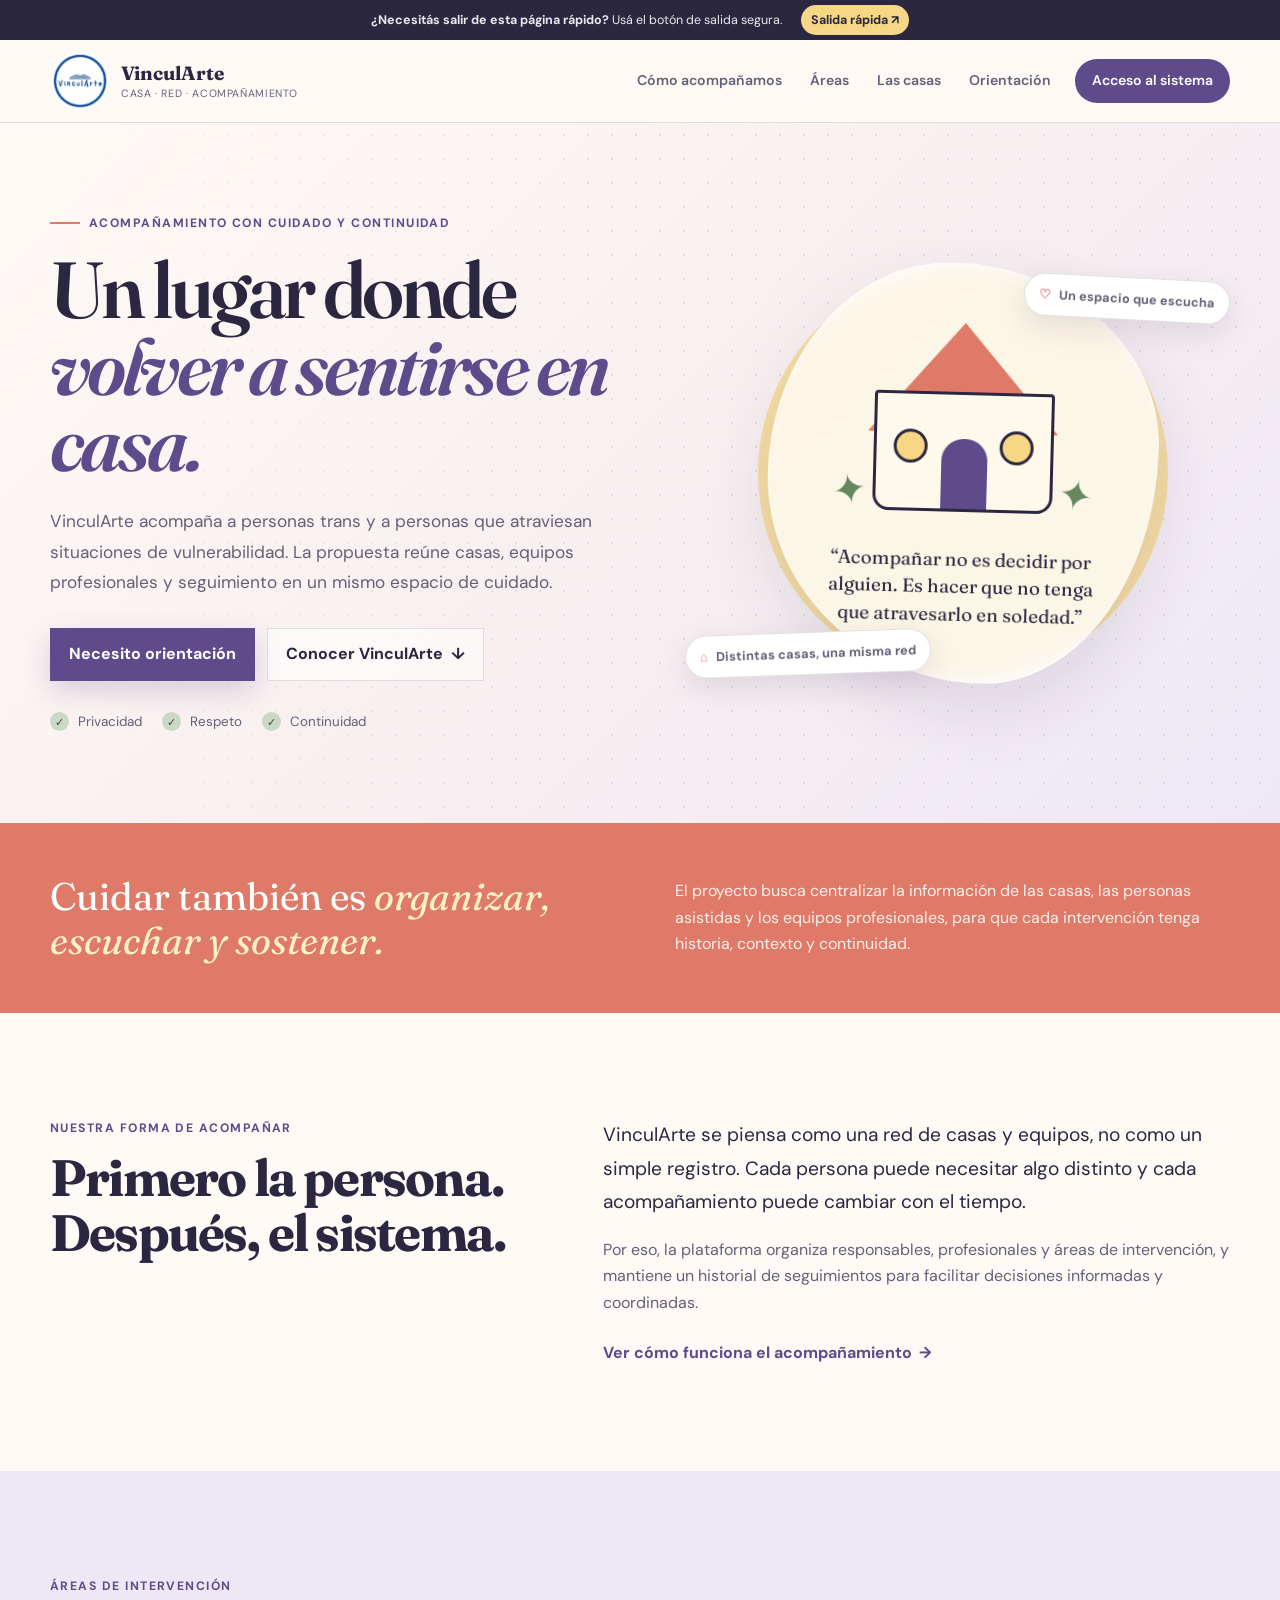
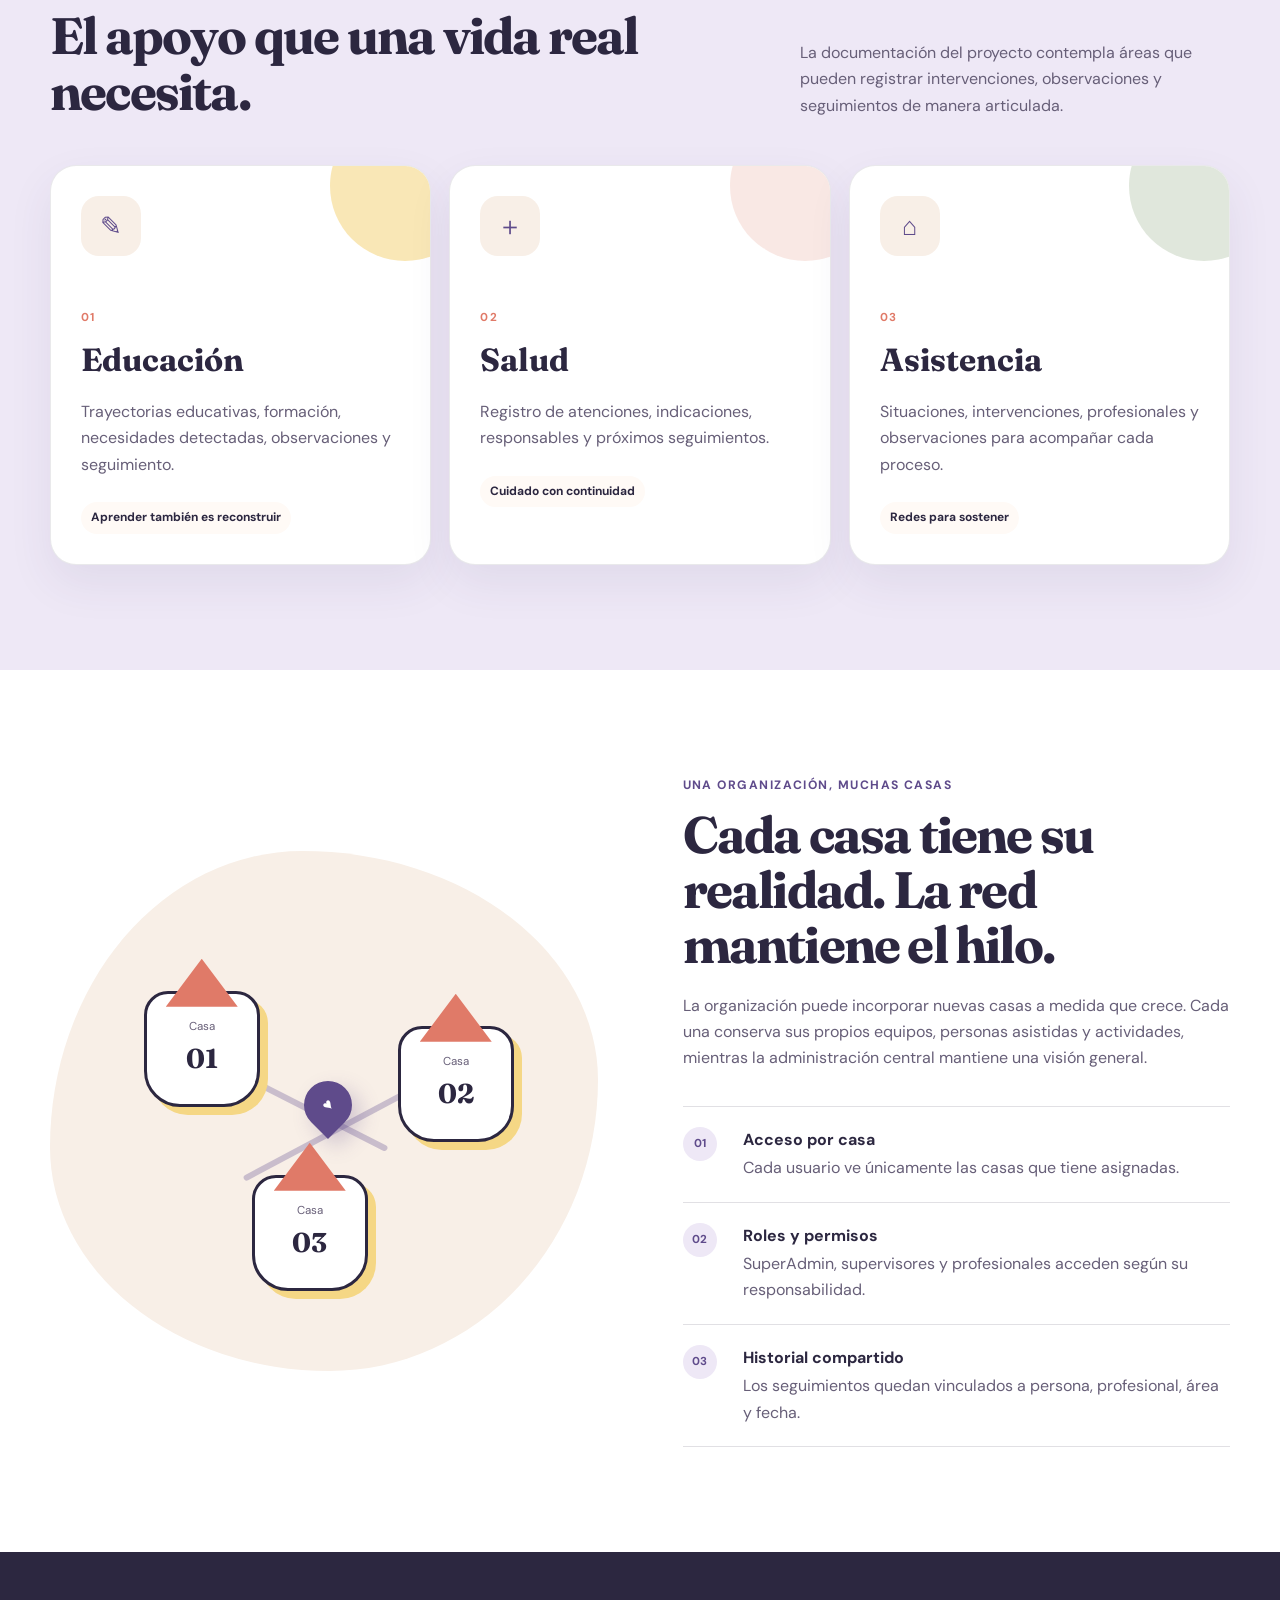
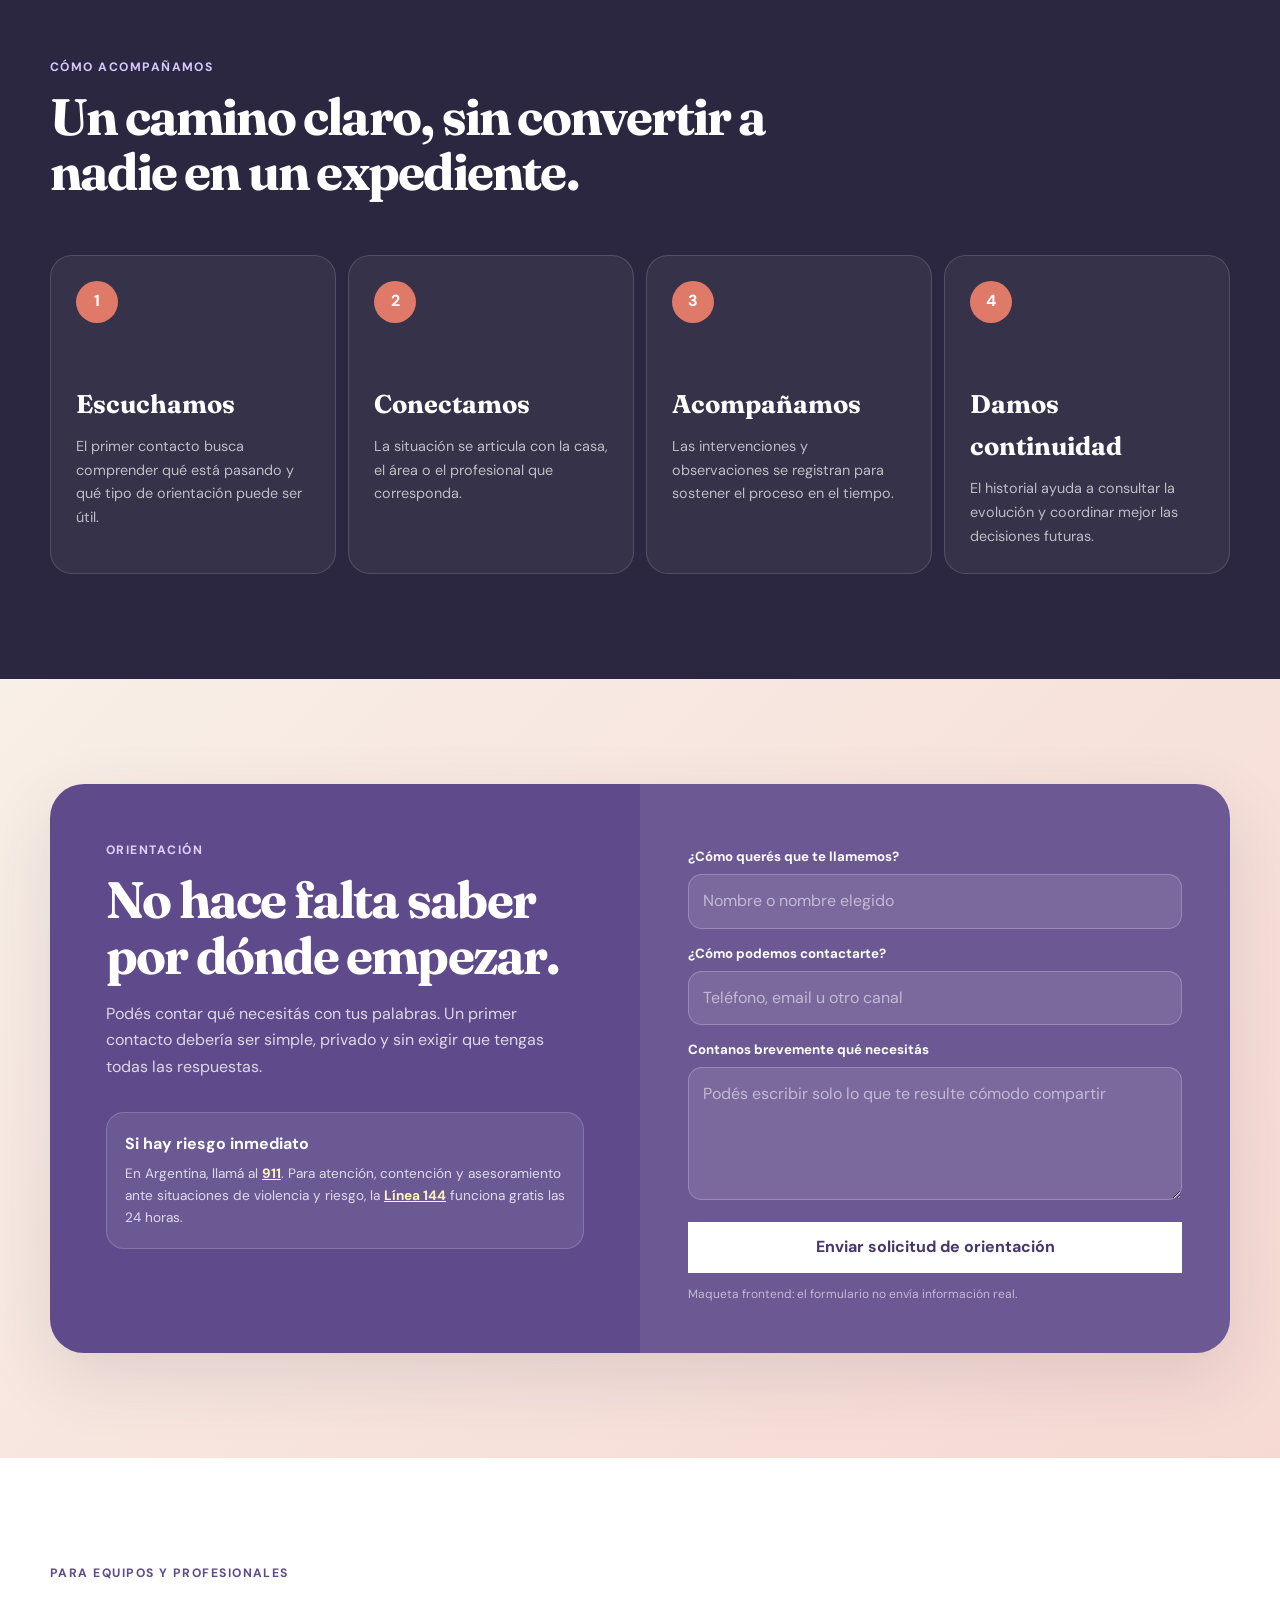
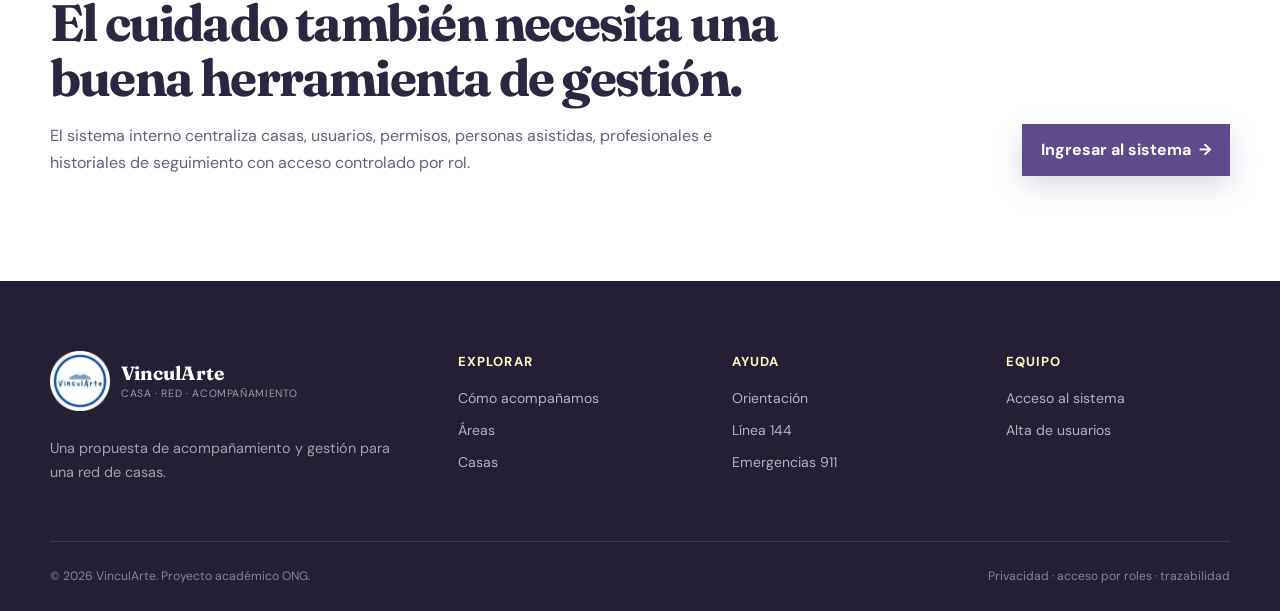
==== index.html @ 66f9e09c "Primer commit - VinculArte" ====
<!doctype html>
<html lang="es-AR">

<head>
  <meta charset="utf-8">
  <meta name="viewport" content="width=device-width, initial-scale=1">
  <meta name="description"
    content="VinculArte: acompañamiento, orientación y seguimiento para personas trans y personas en situación de vulnerabilidad.">
  <meta name="theme-color" content="#5f4b8b">
  <title>VinculArte | Un lugar para volver a empezar</title>
  <link rel="preconnect" href="https://fonts.googleapis.com">
  <link rel="preconnect" href="https://fonts.gstatic.com" crossorigin>
  <link
    href="https://fonts.googleapis.com/css2?family=DM+Sans:wght@400;500;600;700&family=Fraunces:opsz,wght@9..144,600;9..144,700&display=swap"
    rel="stylesheet">
  <link rel="stylesheet" href="style.css">
  <script src="app.js" defer></script>
</head>

<body>
  <a class="skip-link" href="#contenido">Saltar al contenido</a>

  <div class="safety-strip">
    <div class="container safety-strip__inner">
      <p><strong>¿Necesitás salir de esta página rápido?</strong> Usá el botón de salida segura.</p>
      <button class="safe-exit" type="button" data-safe-exit>Salida rápida <span aria-hidden="true">↗</span></button>
    </div>
  </div>

  <header class="site-header">
    <nav class="nav container" aria-label="Navegación principal">
      <a class="brand" href="index.html" aria-label="VinculArte, inicio">
        <span class="brand-symbol" aria-hidden="true"><img class="brand-mark" aria-hidden="true" src="assets/image1.png"></img></span>
        <span class="brand-copy"><strong>VinculArte</strong><small>Casa · red · acompañamiento</small></span>
      </a>

      <button class="menu-toggle" type="button" aria-expanded="false" aria-controls="main-menu" aria-label="Abrir menú">
        <span></span><span></span><span></span>
      </button>

      <ul class="nav-list" id="main-menu">
        <li><a href="#acompanamiento">Cómo acompañamos</a></li>
        <li><a href="#areas">Áreas</a></li>
        <li><a href="#casas">Las casas</a></li>
        <li><a href="#orientacion">Orientación</a></li>
        <li><a class="nav-access" href="login.html">Acceso al sistema</a></li>
      </ul>
    </nav>
  </header>

  <main id="contenido">
    <section class="hero">
      <div class="hero-blob hero-blob--one" aria-hidden="true"></div>
      <div class="hero-blob hero-blob--two" aria-hidden="true"></div>
      <div class="container hero-grid">
        <div class="hero-copy reveal">
          <p class="eyebrow"><span></span> Acompañamiento con cuidado y continuidad</p>
          <h1>Un lugar donde<br><em>volver a sentirse en casa.</em></h1>
          <p class="hero-lead">VinculArte acompaña a personas trans y a personas que atraviesan situaciones de
            vulnerabilidad. La propuesta reúne casas, equipos profesionales y seguimiento en un mismo espacio de
            cuidado.</p>
          <div class="hero-actions">
            <a class="button button-primary" href="#orientacion">Necesito orientación</a>
            <a class="button button-ghost" href="#acompanamiento">Conocer VinculArte <span
                aria-hidden="true">↓</span></a>
          </div>
          <div class="trust-row" aria-label="Principios de acompañamiento">
            <span><i aria-hidden="true">✓</i> Privacidad</span>
            <span><i aria-hidden="true">✓</i> Respeto</span>
            <span><i aria-hidden="true">✓</i> Continuidad</span>
          </div>
        </div>

        <div class="hero-visual reveal" aria-label="Representación de una casa de acompañamiento">
          <div class="sun-shape" aria-hidden="true"></div>
          <div class="home-card">
            <div class="home-illustration" aria-hidden="true">
              <div class="roof"></div>
              <div class="house-body">
                <div class="window window--left"></div>
                <div class="door"></div>
                <div class="window window--right"></div>
              </div>
              <div class="plant plant--left">✦</div>
              <div class="plant plant--right">✦</div>
            </div>
            <blockquote>“Acompañar no es decidir por alguien. Es hacer que no tenga que atravesarlo en soledad.”
            </blockquote>
          </div>
          <div class="floating-note floating-note--top"><span aria-hidden="true">♡</span> Un espacio que escucha</div>
          <div class="floating-note floating-note--bottom"><span aria-hidden="true">⌂</span> Distintas casas, una misma
            red</div>
        </div>
      </div>
    </section>

    <section class="warm-band" aria-label="Presentación breve">
      <div class="container warm-band__grid">
        <p class="warm-band__big">Cuidar también es <em>organizar, escuchar y sostener.</em></p>
        <p>El proyecto busca centralizar la información de las casas, las personas asistidas y los equipos
          profesionales, para que cada intervención tenga historia, contexto y continuidad.</p>
      </div>
    </section>

    <section class="section section-story" id="acompanamiento">
      <div class="container story-grid">
        <div class="story-heading reveal">
          <p class="section-kicker">Nuestra forma de acompañar</p>
          <h2>Primero la persona.<br>Después, el sistema.</h2>
        </div>
        <div class="story-copy reveal">
          <p class="lead-copy">VinculArte se piensa como una red de casas y equipos, no como un simple registro. Cada
            persona puede necesitar algo distinto y cada acompañamiento puede cambiar con el tiempo.</p>
          <p>Por eso, la plataforma organiza responsables, profesionales y áreas de intervención, y mantiene un
            historial de seguimientos para facilitar decisiones informadas y coordinadas.</p>
          <a class="text-link" href="#proceso">Ver cómo funciona el acompañamiento <span aria-hidden="true">→</span></a>
        </div>
      </div>
    </section>

    <section class="section section-services" id="areas">
      <div class="container">
        <div class="section-title-row reveal">
          <div>
            <p class="section-kicker">Áreas de intervención</p>
            <h2>El apoyo que una vida real necesita.</h2>
          </div>
          <p>La documentación del proyecto contempla áreas que pueden registrar intervenciones, observaciones y
            seguimientos de manera articulada.</p>
        </div>

        <div class="service-grid">
          <article class="service-card service-card--education reveal">
            <div class="service-icon" aria-hidden="true">✎</div>
            <p class="service-number">01</p>
            <h3>Educación</h3>
            <p>Trayectorias educativas, formación, necesidades detectadas, observaciones y seguimiento.</p>
            <span class="service-tag">Aprender también es reconstruir</span>
          </article>
          <article class="service-card service-card--health reveal">
            <div class="service-icon" aria-hidden="true">＋</div>
            <p class="service-number">02</p>
            <h3>Salud</h3>
            <p>Registro de atenciones, indicaciones, responsables y próximos seguimientos.</p>
            <span class="service-tag">Cuidado con continuidad</span>
          </article>
          <article class="service-card service-card--assistance reveal">
            <div class="service-icon" aria-hidden="true">⌂</div>
            <p class="service-number">03</p>
            <h3>Asistencia</h3>
            <p>Situaciones, intervenciones, profesionales y observaciones para acompañar cada proceso.</p>
            <span class="service-tag">Redes para sostener</span>
          </article>
        </div>
      </div>
    </section>

    <section class="section section-houses" id="casas">
      <div class="container houses-grid">
        <div class="houses-art reveal" aria-hidden="true">
          <div class="houses-map">
            <span class="path path--one"></span>
            <span class="path path--two"></span>
            <div class="mini-house mini-house--a"><span>Casa</span><strong>01</strong></div>
            <div class="mini-house mini-house--b"><span>Casa</span><strong>02</strong></div>
            <div class="mini-house mini-house--c"><span>Casa</span><strong>03</strong></div>
            <div class="heart-pin">♥</div>
          </div>
        </div>
        <div class="houses-copy reveal">
          <p class="section-kicker">Una organización, muchas casas</p>
          <h2>Cada casa tiene su realidad. La red mantiene el hilo.</h2>
          <p>La organización puede incorporar nuevas casas a medida que crece. Cada una conserva sus propios equipos,
            personas asistidas y actividades, mientras la administración central mantiene una visión general.</p>
          <div class="feature-list">
            <div><span>01</span>
              <p><strong>Acceso por casa</strong> Cada usuario ve únicamente las casas que tiene asignadas.</p>
            </div>
            <div><span>02</span>
              <p><strong>Roles y permisos</strong> SuperAdmin, supervisores y profesionales acceden según su
                responsabilidad.</p>
            </div>
            <div><span>03</span>
              <p><strong>Historial compartido</strong> Los seguimientos quedan vinculados a persona, profesional, área y
                fecha.</p>
            </div>
          </div>
        </div>
      </div>
    </section>

    <section class="section process-section" id="proceso">
      <div class="container">
        <div class="process-heading reveal">
          <p class="section-kicker">Cómo acompañamos</p>
          <h2>Un camino claro, sin convertir a nadie en un expediente.</h2>
        </div>
        <ol class="process-grid">
          <li class="reveal"><span class="process-step">1</span>
            <h3>Escuchamos</h3>
            <p>El primer contacto busca comprender qué está pasando y qué tipo de orientación puede ser útil.</p>
          </li>
          <li class="reveal"><span class="process-step">2</span>
            <h3>Conectamos</h3>
            <p>La situación se articula con la casa, el área o el profesional que corresponda.</p>
          </li>
          <li class="reveal"><span class="process-step">3</span>
            <h3>Acompañamos</h3>
            <p>Las intervenciones y observaciones se registran para sostener el proceso en el tiempo.</p>
          </li>
          <li class="reveal"><span class="process-step">4</span>
            <h3>Damos continuidad</h3>
            <p>El historial ayuda a consultar la evolución y coordinar mejor las decisiones futuras.</p>
          </li>
        </ol>
      </div>
    </section>

    <section class="section orientation-section" id="orientacion">
      <div class="container orientation-card reveal">
        <div class="orientation-copy">
          <p class="section-kicker section-kicker--light">Orientación</p>
          <h2>No hace falta saber por dónde empezar.</h2>
          <p>Podés contar qué necesitás con tus palabras. Un primer contacto debería ser simple, privado y sin exigir
            que tengas todas las respuestas.</p>
          <div class="emergency-note">
            <strong>Si hay riesgo inmediato</strong>
            <p>En Argentina, llamá al <a href="tel:911">911</a>. Para atención, contención y asesoramiento ante
              situaciones de violencia y riesgo, la <a href="tel:144">Línea 144</a> funciona gratis las 24 horas.</p>
          </div>
        </div>
        <form class="orientation-form" id="orientation-form">
          <label for="nombre">¿Cómo querés que te llamemos?</label>
          <input id="nombre" name="nombre" type="text" autocomplete="name" placeholder="Nombre o nombre elegido">
          <label for="contacto">¿Cómo podemos contactarte?</label>
          <input id="contacto" name="contacto" type="text" placeholder="Teléfono, email u otro canal">
          <label for="mensaje">Contanos brevemente qué necesitás</label>
          <textarea id="mensaje" name="mensaje" rows="4"
            placeholder="Podés escribir solo lo que te resulte cómodo compartir"></textarea>
          <button class="button button-light-solid" type="submit">Enviar solicitud de orientación</button>
          <p class="form-note" id="form-status" role="status">Maqueta frontend: el formulario no envía información real.
          </p>
        </form>
      </div>
    </section>

    <section class="section internal-section">
      <div class="container internal-grid reveal">
        <div>
          <p class="section-kicker">Para equipos y profesionales</p>
          <h2>El cuidado también necesita una buena herramienta de gestión.</h2>
          <p>El sistema interno centraliza casas, usuarios, permisos, personas asistidas, profesionales e historiales de
            seguimiento con acceso controlado por rol.</p>
        </div>
        <a class="button button-primary" href="login.html">Ingresar al sistema <span aria-hidden="true">→</span></a>
      </div>
    </section>
  </main>

  <footer class="site-footer">
    <div class="container footer-grid">
      <div class="footer-brand">
        <a class="brand brand--footer" href="index.html" aria-label="VinculArte, inicio">
          <span class="brand-symbol brand-symbol--footer" aria-hidden="true"><img class="brand-mark-footer" aria-hidden="true" src="assets/image1.png"></img></span>
          <span class="brand-copy"><strong>VinculArte</strong><small>Casa · red · acompañamiento</small></span>
        </a>
        <p>Una propuesta de acompañamiento y gestión para una red de casas.</p>
      </div>
      <div class="footer-col"><strong>Explorar</strong><a href="#acompanamiento">Cómo acompañamos</a><a
          href="#areas">Áreas</a><a href="#casas">Casas</a></div>
      <div class="footer-col"><strong>Ayuda</strong><a href="#orientacion">Orientación</a><a href="tel:144">Línea
          144</a><a href="tel:911">Emergencias 911</a></div>
      <div class="footer-col"><strong>Equipo</strong><a href="login.html">Acceso al sistema</a><a
          href="register.html">Alta de usuarios</a></div>
    </div>
    <div class="container footer-bottom">
      <span>© 2026 VinculArte. Proyecto académico ONG.</span>
      <span>Privacidad · acceso por roles · trazabilidad</span>
    </div>
  </footer>
</body>

</html>
---- style.css ----
:root {
  --ink: #2c2740;
  --ink-soft: #675f78;
  --paper: #fffaf6;
  --cream: #f8efe7;
  --lavender: #eee8f6;
  --plum: #5f4b8b;
  --plum-dark: #46366c;
  --coral: #e07a68;
  --rose: #f6d9d3;
  --sage: #cbd8c5;
  --yellow: #f5d785;
  --white: #ffffff;
  --line: rgba(44, 39, 64, .14);
  --shadow: 0 24px 70px rgba(61, 43, 72, .12);
  --radius: 26px;
  --container: 1180px;
}

* {
  box-sizing: border-box;
  margin: 0;
  padding: 0;
}

html {
  scroll-behavior: smooth;
}

body {
  min-height: 100vh;
  font-family: 'DM Sans', sans-serif;
  color: var(--ink);
  background: var(--paper);
  line-height: 1.65;
}

a {
  color: inherit;
}

button,
input,
textarea {
  font: inherit;
}

button,
a {
  -webkit-tap-highlight-color: transparent;
}

img {
  max-width: 100%;
  display: block;
}

:focus-visible {
  outline: 3px solid var(--coral);
  outline-offset: 3px;
}

.container {
  width: min(calc(100% - 40px), var(--container));
  margin-inline: auto;
}

.skip-link {
  position: fixed;
  left: 16px;
  top: -80px;
  z-index: 9999;
  padding: 10px 14px;
  background: var(--ink);
  color: white;
  border-radius: 0 0 10px 10px;
  text-decoration: none;
}

.skip-link:focus {
  top: 0;
}

.safety-strip {
  background: var(--ink);
  color: #fff;
}

.safety-strip__inner {
  min-height: 40px;
  display: flex;
  align-items: center;
  justify-content: center;
  gap: 18px;
  font-size: .78rem;
}

.safety-strip__inner p {
  opacity: .9;
}

.safe-exit {
  border: 0;
  background: var(--yellow);
  color: var(--ink);
  border-radius: 999px;
  padding: 5px 10px;
  font-weight: 700;
  cursor: pointer;
}

.site-header {
  position: sticky;
  top: 0;
  z-index: 100;
  background: rgba(255, 250, 246, .92);
  border-bottom: 1px solid var(--line);
  backdrop-filter: blur(16px);
}

.nav {
  min-height: 82px;
  display: flex;
  align-items: center;
  gap: 28px;
}

.brand {
  display: inline-flex;
  align-items: center;
  gap: 11px;
  text-decoration: none;
  flex-shrink: 0;
}


.brand-mark {
    width: 60px;
    height: 60px;
    display: grid;
    place-items: center;
    color: #fff;
    background: none;
    border-radius: 7px;
    font-size: 1.15rem;
}

.brand-mark-footer {
    width: 60px;
    height: 60px;
    display: grid;
    place-items: center;
    color: #fff;
    background: #241f34;
    
    font-size: 1.15rem;
}
.brand-symbol span {
  font-family: 'Fraunces', serif;
  font-size: 1.4rem;
  font-weight: 700;
  transform: rotate(4deg);
}

.brand-copy {
  display: grid;
  line-height: 1.2;
}

.brand-copy strong {
  font-family: 'Fraunces', serif;
  font-size: 1.2rem;
}

.brand-copy small {
  margin-top: 3px;
  color: var(--ink-soft);
  font-size: .66rem;
  letter-spacing: .06em;
  text-transform: uppercase;
}

.nav-list {
  margin-left: auto;
  display: flex;
  align-items: center;
  gap: 4px;
  list-style: none;
}

.nav-list a {
  display: block;
  padding: 10px 12px;
  border-radius: 999px;
  color: var(--ink-soft);
  text-decoration: none;
  font-size: .88rem;
  font-weight: 600;
}

.nav-list a:hover {
  color: var(--plum);
  background: var(--lavender);
}

.nav-list .nav-access {
  margin-left: 8px;
  padding-inline: 17px;
  background: var(--plum);
  color: #fff;
}

.nav-list .nav-access:hover {
  background: var(--plum-dark);
  color: #fff;
}

.menu-toggle {
  display: none;
  margin-left: auto;
  width: 44px;
  height: 44px;
  border: 1px solid var(--line);
  background: #fff;
  border-radius: 12px;
  cursor: pointer;
}

.menu-toggle span {
  width: 20px;
  height: 2px;
  display: block;
  margin: 4px auto;
  background: var(--ink);
}

.hero {
  min-height: 700px;
  position: relative;
  overflow: hidden;
  background: linear-gradient(135deg, #fffaf6 0%, #f8f0f0 50%, #eee8f6 100%);
}

.hero::before {
  content: '';
  position: absolute;
  inset: 0;
  background-image: radial-gradient(rgba(95, 75, 139, .13) 1px, transparent 1px);
  background-size: 24px 24px;
  mask-image: linear-gradient(to right, transparent, #000 45%, #000);
}

.hero-grid {
  min-height: 700px;
  display: grid;
  grid-template-columns: 1.05fr .95fr;
  gap: 54px;
  align-items: center;
  padding-block: 78px;
  position: relative;
}

.hero-copy {
  position: relative;
  z-index: 2;
}

.eyebrow,
.section-kicker {
  color: var(--plum);
  font-size: .76rem;
  font-weight: 700;
  letter-spacing: .12em;
  text-transform: uppercase;
}

.eyebrow {
  display: flex;
  align-items: center;
  gap: 9px;
}

.eyebrow span {
  width: 30px;
  height: 2px;
  background: var(--coral);
}

.hero h1 {
  max-width: 760px;
  margin-top: 18px;
  font-family: 'Fraunces', serif;
  font-size: clamp(3.4rem, 6.2vw, 6.5rem);
  line-height: .96;
  letter-spacing: -.045em;
  font-weight: 600;
}

.hero h1 em {
  color: var(--plum);
  font-style: italic;
  font-weight: 600;
}

.hero-lead {
  max-width: 650px;
  margin-top: 26px;
  color: var(--ink-soft);
  font-size: 1.08rem;
  line-height: 1.78;
}

.hero-actions {
  display: flex;
  gap: 12px;
  flex-wrap: wrap;
  margin-top: 30px;
}

.button {
  min-height: 48px;
  display: inline-flex;
  align-items: center;
  justify-content: center;
  gap: 8px;
  padding: 12px 18px;
  border: 1px solid transparent;
  /* border-radius: 999px; */
  text-decoration: none;
  font-weight: 700;
  cursor: pointer;
  transition: transform .2s ease, box-shadow .2s ease, background .2s ease;
}

.button:hover {
  transform: translateY(-2px);
}

.button-primary {
  background: var(--plum);
  color: #fff;
  box-shadow: 0 10px 28px rgba(95, 75, 139, .22);
}

.button-primary:hover {
  background: var(--plum-dark);
  box-shadow: 0 14px 32px rgba(95, 75, 139, .3);
}

.button-ghost {
  border-color: var(--line);
  background: rgba(255, 255, 255, .58);
  color: var(--ink);
}

.button-light-solid {
  background: #fff;
  color: var(--plum-dark);
  width: 100%;
  border: 0;
}

.button-full {
  width: 100%;
}

.trust-row {
  display: flex;
  gap: 20px;
  flex-wrap: wrap;
  margin-top: 30px;
  color: var(--ink-soft);
  font-size: .84rem;
}

.trust-row i {
  width: 19px;
  height: 19px;
  display: inline-grid;
  place-items: center;
  margin-right: 5px;
  border-radius: 50%;
  background: var(--sage);
  color: #31503b;
  font-style: normal;
  font-size: .7rem;
}

.hero-visual {
  min-height: 500px;
  position: relative;
  display: grid;
  place-items: center;
}

.sun-shape {
  position: absolute;
  width: 410px;
  height: 410px;
  border-radius: 50%;
  background: var(--yellow);
  opacity: .72;
}

.home-card {
  width: min(100%, 390px);
  min-height: 420px;
  position: relative;
  z-index: 2;
  padding: 28px;
  border: 1px solid rgba(255, 255, 255, .9);
  background: rgba(255, 255, 255, .72);
  backdrop-filter: blur(10px);
  border-radius: 46% 54% 44% 56% / 51% 43% 57% 49%;
  box-shadow: var(--shadow);
  transform: rotate(1.5deg);
  display: flex;
  flex-direction: column;
  justify-content: center;
}

.home-illustration {
  width: 260px;
  height: 210px;
  margin: 0 auto 18px;
  position: relative;
}

.roof {
  width: 190px;
  height: 110px;
  position: absolute;
  left: 34px;
  top: 5px;
  background: var(--coral);
  clip-path: polygon(50% 0, 100% 100%, 0 100%);
}

.house-body {
  width: 180px;
  height: 120px;
  position: absolute;
  left: 40px;
  bottom: 16px;
  background: #fff9ec;
  border: 3px solid var(--ink);
  border-radius: 4px 4px 16px 16px;
}

.door {
  width: 46px;
  height: 70px;
  position: absolute;
  left: 65px;
  bottom: 0;
  background: var(--plum);
  border-radius: 22px 22px 0 0;
}

.window {
  width: 34px;
  height: 34px;
  position: absolute;
  top: 35px;
  background: var(--yellow);
  border: 3px solid var(--ink);
  border-radius: 50%;
}

.window--left {
  left: 17px;
}

.window--right {
  right: 17px;
}

.plant {
  position: absolute;
  bottom: 0;
  color: #66875f;
  font-size: 2.6rem;
}

.plant--left {
  left: 0;
  transform: rotate(-12deg);
}

.plant--right {
  right: 0;
  transform: rotate(12deg);
}

.home-card blockquote {
  max-width: 300px;
  margin: 0 auto;
  font-family: 'Fraunces', serif;
  font-size: 1.18rem;
  line-height: 1.45;
  text-align: center;
}

.floating-note {
  position: absolute;
  z-index: 3;
  padding: 10px 14px;
  background: #fff;
  border: 1px solid var(--line);
  border-radius: 999px;
  box-shadow: 0 10px 30px rgba(61, 43, 72, .12);
  color: var(--ink-soft);
  font-size: .8rem;
  font-weight: 700;
}

.floating-note span {
  color: var(--coral);
  margin-right: 5px;
}

.floating-note--top {
  top: 54px;
  right: 0;
  transform: rotate(3deg);
}

.floating-note--bottom {
  bottom: 48px;
  left: -10px;
  transform: rotate(-2deg);
}

.warm-band {
  background: var(--coral);
  color: #fff;
}

.warm-band__grid {
  min-height: 190px;
  display: grid;
  grid-template-columns: 1fr 1fr;
  gap: 70px;
  align-items: center;
  padding-block: 38px;
}

.warm-band__big {
  font-family: 'Fraunces', serif;
  font-size: clamp(1.8rem, 3vw, 2.7rem);
  line-height: 1.15;
}

.warm-band__big em {
  color: #fff2c9;
}

.warm-band__grid>p:last-child {
  max-width: 540px;
  color: rgba(255, 255, 255, .88);
}

.section {
  padding: 105px 0;
}

.section-story {
  background: var(--paper);
}

.story-grid {
  display: grid;
  grid-template-columns: .85fr 1.15fr;
  gap: 90px;
  align-items: start;
}

.story-heading h2,
.section-title-row h2,
.houses-copy h2,
.process-heading h2,
.orientation-copy h2,
.internal-grid h2,
.admin-access-card h1 {
  margin-top: 12px;
  font-family: 'Fraunces', serif;
  font-size: clamp(2.4rem, 4vw, 4rem);
  line-height: 1.08;
  letter-spacing: -.035em;
}

.story-copy {
  max-width: 680px;
}

.story-copy p {
  color: var(--ink-soft);
  font-size: 1rem;
}

.story-copy .lead-copy {
  color: var(--ink);
  font-size: 1.2rem;
  line-height: 1.75;
}

.story-copy p+p {
  margin-top: 18px;
}

.text-link {
  display: inline-flex;
  gap: 7px;
  margin-top: 24px;
  color: var(--plum);
  text-decoration: none;
  font-weight: 700;
}

.text-link:hover {
  text-decoration: underline;
}

.section-services {
  background: var(--lavender);
}

.section-title-row {
  display: flex;
  justify-content: space-between;
  gap: 60px;
  align-items: end;
  margin-bottom: 46px;
}

.section-title-row>p {
  max-width: 430px;
  color: var(--ink-soft);
}

.service-grid {
  display: grid;
  grid-template-columns: repeat(3, 1fr);
  gap: 18px;
}

.service-card {
  min-height: 370px;
  position: relative;
  padding: 30px;
  overflow: hidden;
  border: 1px solid rgba(44, 39, 64, .1);
  border-radius: var(--radius);
  background: #fff;
  box-shadow: 0 18px 45px rgba(70, 54, 108, .08);
}

.service-card::after {
  content: '';
  width: 150px;
  height: 150px;
  position: absolute;
  right: -50px;
  top: -55px;
  border-radius: 50%;
  opacity: .6;
}

.service-card--education::after {
  background: var(--yellow);
}

.service-card--health::after {
  background: var(--rose);
}

.service-card--assistance::after {
  background: var(--sage);
}

.service-icon {
  width: 60px;
  height: 60px;
  display: grid;
  place-items: center;
  position: relative;
  z-index: 2;
  border-radius: 18px;
  background: var(--cream);
  color: var(--plum);
  font-family: 'Fraunces', serif;
  font-size: 1.6rem;
}

.service-number {
  margin-top: 52px;
  color: var(--coral);
  font-size: .72rem;
  font-weight: 700;
  letter-spacing: .12em;
}

.service-card h3 {
  margin-top: 7px;
  font-family: 'Fraunces', serif;
  font-size: 2rem;
}

.service-card>p:not(.service-number) {
  margin-top: 12px;
  color: var(--ink-soft);
}

.service-tag {
  display: inline-block;
  margin-top: 24px;
  padding: 6px 10px;
  border-radius: 999px;
  background: var(--paper);
  font-size: .75rem;
  font-weight: 700;
}

.section-houses {
  background: #fff;
}

.houses-grid {
  display: grid;
  grid-template-columns: 1fr 1fr;
  gap: 85px;
  align-items: center;
}

.houses-art {
  min-height: 520px;
  display: grid;
  place-items: center;
  background: var(--cream);
  border-radius: 46% 54% 49% 51% / 57% 44% 56% 43%;
 
}

.houses-map {
  width: 400px;
  height: 380px;
  position: relative;
}

.path {
  height: 6px;
  position: absolute;
  background: var(--plum);
  opacity: .3;
  border-radius: 999px;
  transform-origin: left center;
}

.path--one {
  width: 210px;
  left: 76px;
  top: 130px;
  transform: rotate(27deg);
}

.path--two {
  width: 220px;
  left: 120px;
  top: 255px;
  transform: rotate(-28deg);
}

.mini-house {
  width: 116px;
  height: 116px;
  display: grid;
  place-items: center;
  align-content: center;
  gap: 0;
  position: absolute;
  border: 3px solid var(--ink);
  background: #fff;
  border-radius: 24px 24px 36px 36px;
  box-shadow: 8px 8px 0 var(--yellow);
}

.mini-house::before {
  content: '';
  width: 72px;
  height: 48px;
  position: absolute;
  top: -35px;
  background: var(--coral);
  clip-path: polygon(50% 0, 100% 100%, 0 100%);
}

.mini-house span {
  font-size: .72rem;
  color: var(--ink-soft);
}

.mini-house strong {
  font-family: 'Fraunces', serif;
  font-size: 1.7rem;
}

.mini-house--a {
  left: 20px;
  top: 70px;
}

.mini-house--b {
  right: 10px;
  top: 105px;
}

.mini-house--c {
  left: 128px;
  bottom: 10px;
}

.heart-pin {
  width: 48px;
  height: 48px;
  display: grid;
  place-items: center;
  position: absolute;
  left: 180px;
  top: 160px;
  border-radius: 50% 50% 50% 0;
  background: var(--plum);
  color: #fff;
  transform: rotate(-45deg);
  box-shadow: 0 12px 20px rgba(95, 75, 139, .25);
}

.heart-pin::first-letter {
  transform: rotate(45deg);
}

.houses-copy>p:not(.section-kicker) {
  margin-top: 20px;
  color: var(--ink-soft);
}

.feature-list {
  margin-top: 34px;
  border-top: 1px solid var(--line);
}

.feature-list>div {
  display: grid;
  grid-template-columns: 44px 1fr;
  gap: 16px;
  padding: 20px 0;
  border-bottom: 1px solid var(--line);
}

.feature-list span {
  width: 34px;
  height: 34px;
  display: grid;
  place-items: center;
  border-radius: 50%;
  background: var(--lavender);
  color: var(--plum);
  font-size: .72rem;
  font-weight: 700;
}

.feature-list p {
  color: var(--ink-soft);
}

.feature-list strong {
  color: var(--ink);
  display: block;
  margin-bottom: 2px;
}

.process-section {
  background: var(--ink);
  color: #fff;
}

.process-heading {
  max-width: 760px;
}

.process-heading .section-kicker {
  color: #d8c8ff;
}

.process-heading h2 {
  color: #fff;
}

.process-grid {
  display: grid;
  grid-template-columns: repeat(4, 1fr);
  gap: 12px;
  margin-top: 55px;
  list-style: none;
}

.process-grid li {
  min-height: 280px;
  padding: 25px;
  border: 1px solid rgba(255, 255, 255, .15);
  border-radius: 22px;
  background: rgba(255, 255, 255, .05);
}

.process-step {
  width: 42px;
  height: 42px;
  display: grid;
  place-items: center;
  border-radius: 50%;
  background: var(--coral);
  font-weight: 700;
}

.process-grid h3 {
  margin-top: 60px;
  font-family: 'Fraunces', serif;
  font-size: 1.6rem;
}

.process-grid p {
  margin-top: 10px;
  color: rgba(255, 255, 255, .68);
  font-size: .9rem;
}

.orientation-section {
  background: linear-gradient(135deg, var(--cream), var(--rose));
}

.orientation-card {
  display: grid;
  grid-template-columns: 1fr 1fr;
  overflow: hidden;
  border-radius: 34px;
  background: var(--plum);
  color: #fff;
  box-shadow: var(--shadow);
}

.orientation-copy {
  padding: 56px;
}

.section-kicker--light {
  color: #dfd2ff;
}

.orientation-copy h2 {
  color: #fff;
}

.orientation-copy>p:not(.section-kicker) {
  margin-top: 18px;
  color: rgba(255, 255, 255, .78);
}

.emergency-note {
  margin-top: 32px;
  padding: 18px;
  border: 1px solid rgba(255, 255, 255, .18);
  border-radius: 18px;
  background: rgba(255, 255, 255, .08);
}

.emergency-note strong {
  display: block;
  margin-bottom: 5px;
}

.emergency-note p {
  color: rgba(255, 255, 255, .78);
  font-size: .85rem;
}

.emergency-note a {
  font-weight: 700;
  color: #fff4bf;
}

.orientation-form {
  display: flex;
  flex-direction: column;
  justify-content: center;
  padding: 48px;
  background: rgba(255, 255, 255, .08);
}

.orientation-form label,
.auth-form label {
  margin-top: 14px;
  margin-bottom: 6px;
  font-size: .83rem;
  font-weight: 700;
}

.orientation-form input,
.orientation-form textarea {
  width: 100%;
  border: 1px solid rgba(255, 255, 255, .22);
  border-radius: 14px;
  padding: 13px 14px;
  background: rgba(255, 255, 255, .1);
  color: #fff;
  outline: none;
}

.orientation-form textarea {
  resize: vertical;
}

.orientation-form input::placeholder,
.orientation-form textarea::placeholder {
  color: rgba(255, 255, 255, .54);
}

.orientation-form input:focus,
.orientation-form textarea:focus {
  border-color: #fff;
  background: rgba(255, 255, 255, .14);
}

.orientation-form .button {
  margin-top: 22px;
}

.form-note {
  margin-top: 12px;
  color: var(--ink-soft);
  font-size: .75rem;
}

.orientation-form .form-note {
  color: rgba(255, 255, 255, .58);
}

.form-note.is-visible {
  font-weight: 700;
}

.internal-section {
  background: #fff;
}

.internal-grid {
  display: flex;
  justify-content: space-between;
  align-items: end;
  gap: 50px;
}

.internal-grid>div {
  max-width: 760px;
}

.internal-grid>div>p:last-child {
  max-width: 680px;
  margin-top: 18px;
  color: var(--ink-soft);
}

.site-footer {
  padding-top: 70px;
  background: #241f34;
  color: #fff;
}

.footer-grid {
  display: grid;
  grid-template-columns: 1.6fr repeat(3, 1fr);
  gap: 50px;
  padding-bottom: 56px;
}

.brand--footer .brand-copy small {
  color: rgba(255, 255, 255, .55);
}

.brand-symbol--footer {
  background: var(--coral);
}

.footer-brand>p {
  max-width: 340px;
  margin-top: 18px;
  color: rgba(255, 255, 255, .58);
  font-size: .9rem;
}

.footer-col {
  display: flex;
  flex-direction: column;
  gap: 9px;
}

.footer-col strong {
  margin-bottom: 5px;
  color: #fff4bf;
  font-size: .82rem;
  text-transform: uppercase;
  letter-spacing: .08em;
}

.footer-col a {
  color: rgba(255, 255, 255, .66);
  text-decoration: none;
  font-size: .88rem;
}

.footer-col a:hover {
  color: #fff;
}

.footer-bottom {
  min-height: 70px;
  display: flex;
  justify-content: space-between;
  align-items: center;
  gap: 20px;
  border-top: 1px solid rgba(255, 255, 255, .12);
  color: rgba(255, 255, 255, .45);
  font-size: .76rem;
}

/* Auth */
.auth-body {
  background: linear-gradient(135deg, #f8efe7, #eee8f6);
}

.auth-header {
  min-height: 90px;
  display: flex;
  align-items: center;
  justify-content: space-between;
  gap: 20px;
}

.back-link {
  color: var(--ink-soft);
  text-decoration: none;
  font-weight: 700;
  font-size: .86rem;
}

.auth-main {
  padding: 20px 20px 70px;
}

.auth-shell {
  width: min(1180px, 100%);
  min-height: 680px;

  margin: 0 auto;

  display: grid;

  grid-template-columns:
    minmax(0, 0.95fr) minmax(0, 1.05fr);

  overflow: hidden;

  border:
    1px solid rgba(44, 39, 64, 0.09);

  border-radius: 34px;

  background: #fff;

  box-shadow: var(--shadow);
}

/* =========================================================
   LOGIN - PANEL IZQUIERDO
   ========================================================= */

.auth-story {
  position: relative;
  overflow: hidden;

  padding: 56px;

  background: var(--plum);
  color: #fff;

  isolation: isolate;
}


/* Todos los contenidos reales arriba */

.auth-story>* {
  position: relative;
  z-index: 2;
}


/* Círculo decorativo DETRÁS del contenido */

.auth-story::after {
  content: "";

  position: absolute;

  width: 390px;
  height: 390px;

  right: -175px;
  bottom: -145px;

  border-radius: 50%;

  background: var(--coral);

  opacity: 0.68;

  z-index: 0;

  pointer-events: none;
}


/* Segundo círculo muy sutil para darle profundidad */

.auth-story::before {
  content: "";

  position: absolute;

  width: 220px;
  height: 220px;

  left: -130px;
  top: -100px;

  border-radius: 50%;

  background: rgba(255, 255, 255, 0.05);

  z-index: 0;

  pointer-events: none;
}


.auth-story h1 {
  max-width: 510px;

  margin-top: 16px;

  font-family: "Fraunces", serif;

  font-size: clamp(2.8rem,
      4.6vw,
      4.5rem);

  line-height: 1.03;

  letter-spacing: -0.04em;
}


.auth-story>p:not(.section-kicker) {
  max-width: 500px;

  margin-top: 24px;

  color: rgba(255,
      255,
      255,
      0.78);

  font-size: 1rem;

  line-height: 1.75;
}


/* =========================================================
   PRINCIPIOS
   ========================================================= */

.auth-principles {
  display: flex;

  flex-wrap: wrap;

  gap: 9px;

  margin-top: 30px;

  margin-bottom: 110px;
}


.auth-principles span {
  display: inline-flex;

  align-items: center;

  min-height: 34px;

  padding: 7px 13px;

  border: 1px solid rgba(255, 255, 255, 0.22);

  border-radius: 999px;

  background:
    rgba(255, 255, 255, 0.04);

  color: rgba(255,
      255,
      255,
      0.9);

  font-size: 0.73rem;

  font-weight: 600;

  white-space: nowrap;
}


/* =========================================================
   MENSAJE INFERIOR DE LA CASA
   ========================================================= */

.auth-house {
  position: absolute;

  left: 56px;
  bottom: 48px;

  z-index: 3;

  display: flex;

  align-items: center;

  gap: 14px;
}


.auth-house>span {
  width: 52px;
  height: 52px;

  flex-shrink: 0;

  display: grid;

  place-items: center;

  border-radius: 50%;

  background: var(--yellow);

  color: var(--ink);

  font-size: 1.4rem;
}


.auth-house small {
  max-width: 200px;

  color:
    rgba(255,
      255,
      255,
      0.8);

  font-size: 0.76rem;

  line-height: 1.4;
}

.auth-house>span {
  width: 50px;
  height: 50px;
  display: grid;
  place-items: center;
  border-radius: 50%;
  background: var(--yellow);
  color: var(--ink);
  font-size: 1.5rem;
}

.auth-house small {
  color: rgba(255, 255, 255, .7);
}

.auth-form-panel {
  padding: 64px 70px;

  display: flex;

  flex-direction: column;

  justify-content: center;

  position: relative;

  z-index: 2;

  background: #fff;
}

.auth-form-heading h2 {
  margin-top: 8px;
  font-family: 'Fraunces', serif;
  font-size: 2.8rem;
}

.auth-form-heading>p:last-child {
  margin-top: 8px;
  color: var(--ink-soft);
}

.auth-form {
  margin-top: 28px;
}

.auth-form input {
  width: 100%;
  min-height: 50px;
  padding: 12px 14px;
  border: 1px solid var(--line);
  border-radius: 13px;
  background: #fff;
  color: var(--ink);
}

.auth-form input:focus {
  border-color: var(--plum);
  outline: 3px solid rgba(95, 75, 139, .1);
}

.password-field {
  position: relative;
}

.password-field input {
  padding-right: 72px;
}

.password-toggle {
  position: absolute;
  right: 7px;
  top: 7px;
  height: 36px;
  padding: 0 10px;
  border: 0;
  background: var(--lavender);
  color: var(--plum);
  border-radius: 9px;
  cursor: pointer;
  font-size: .78rem;
  font-weight: 700;
}

.auth-helper {
  display: flex;
  justify-content: space-between;
  gap: 15px;
  margin: 14px 0 20px;
  font-size: .74rem;
}

.auth-helper a {
  color: var(--plum);
  font-weight: 700;
}

.check-label {
  display: flex;
  align-items: center;
  gap: 6px;
  margin: 0 !important;
  color: var(--ink-soft);
  font-weight: 500 !important;
}

.check-label input {
  width: auto;
  min-height: auto;
}

.auth-admin-note {
  margin-top: 30px;
  padding-top: 24px;
  border-top: 1px solid var(--line);
}

.auth-admin-note p {
  margin-top: 5px;
  color: var(--ink-soft);
  font-size: .85rem;
}

.auth-admin-note .text-link {
  margin-top: 10px;
  font-size: .82rem;
}

.admin-access-main {
  min-height: calc(100vh - 90px);
  display: grid;
  place-items: center;
  padding: 20px 20px 70px;
}

.admin-access-card {
  width: min(850px, 100%);
  padding: 60px;
  text-align: center;
  border: 1px solid rgba(44, 39, 64, .09);
  border-radius: 34px;
  background: #fff;
  box-shadow: var(--shadow);
}

.admin-access-icon {
  width: 70px;
  height: 70px;
  display: grid;
  place-items: center;
  margin: 0 auto 20px;
  border-radius: 50%;
  background: var(--lavender);
  color: var(--plum);
  font-size: 2rem;
}

.admin-access-card h1 {
  margin-top: 8px;
}

.admin-access-lead {
  max-width: 650px;
  margin: 18px auto 0;
  color: var(--ink-soft);
}

.permission-flow {
  display: grid;
  grid-template-columns: 1fr auto 1fr auto 1fr;
  gap: 10px;
  align-items: center;
  margin: 40px 0;
}

.permission-flow>div {
  min-height: 130px;
  padding: 18px;
  border: 1px solid var(--line);
  border-radius: 18px;
  background: var(--paper);
}

.permission-flow span {
  width: 30px;
  height: 30px;
  display: grid;
  place-items: center;
  margin: 0 auto 10px;
  border-radius: 50%;
  background: var(--plum);
  color: #fff;
  font-size: .74rem;
}

.permission-flow strong,
.permission-flow small {
  display: block;
}

.permission-flow small {
  margin-top: 5px;
  color: var(--ink-soft);
}

.permission-flow i {
  color: var(--coral);
  font-style: normal;
  font-size: 1.4rem;
}

.admin-access-actions {
  display: flex;
  justify-content: center;
  gap: 10px;
  flex-wrap: wrap;
}

.reveal {
  opacity: 0;
  transform: translateY(18px);
  transition: opacity .7s ease, transform .7s ease;
}

.reveal.is-revealed {
  opacity: 1;
  transform: none;
}

@media (prefers-reduced-motion: reduce) {

  *,
  *::before,
  *::after {
    scroll-behavior: auto !important;
    animation: none !important;
    transition: none !important;
  }

  .reveal {
    opacity: 1;
    transform: none;
  }
}

@media (max-width: 980px) {
  .menu-toggle {
    display: block;
  }

  .nav-list {
    position: absolute;
    left: 20px;
    right: 20px;
    top: calc(100% + 8px);
    display: none;
    flex-direction: column;
    align-items: stretch;
    padding: 12px;
    background: #fff;
    border: 1px solid var(--line);
    border-radius: 18px;
    box-shadow: var(--shadow);
  }

  .nav-list.is-open {
    display: flex;
  }

  .nav-list .nav-access {
    margin-left: 0;
    text-align: center;
  }

  .hero-grid,
  .story-grid,
  .houses-grid,
  .orientation-card,
  .auth-shell {
    grid-template-columns: 1fr;
  }

  .hero-grid {
    padding-block: 65px;
  }

  .hero-visual {
    min-height: 520px;
  }

  .warm-band__grid {
    grid-template-columns: 1fr;
    gap: 16px;
  }

  .section-title-row {
    display: block;
  }

  .section-title-row>p {
    margin-top: 20px;
  }

  .service-grid {
    grid-template-columns: 1fr;
  }

  .service-card {
    min-height: 300px;
  }

  .service-number {
    margin-top: 34px;
  }

  .process-grid {
    grid-template-columns: repeat(2, 1fr);
  }

  .footer-grid {
    grid-template-columns: 1.4fr 1fr 1fr;
  }

  .footer-col:last-child {
    grid-column: 2 / 4;
  }

  .auth-story {
    min-height: 520px;
  }

  .auth-form-panel {
    padding: 48px;
  }
}

@media (max-width: 680px) {
  .container {
    width: min(calc(100% - 28px), var(--container));
  }

  .safety-strip__inner {
    justify-content: space-between;
    padding-block: 7px;
  }

  .safety-strip__inner p {
    max-width: 230px;
  }

  .safety-strip__inner p strong {
    display: none;
  }

  .brand-copy small {
    display: none;
  }

  .nav {
    min-height: 70px;
  }

  .hero {
    min-height: auto;
  }

  .hero-grid {
    min-height: auto;
    padding-block: 50px;
    gap: 18px;
  }

  .hero h1 {
    font-size: clamp(3.1rem, 15vw, 5rem);
  }

  .hero-lead {
    font-size: 1rem;
  }

  .hero-actions .button {
    width: 100%;
  }

  .trust-row {
    gap: 10px 14px;
  }

  .hero-visual {
    min-height: 430px;
  }

  .sun-shape {
    width: 310px;
    height: 310px;
  }

  .home-card {
    width: 300px;
    min-height: 340px;
    padding: 20px;
  }

  .home-illustration {
    transform: scale(.78);
    margin-top: -10px;
    margin-bottom: -8px;
  }

  .floating-note {
    font-size: .68rem;
  }

  .floating-note--top {
    right: 4px;
    top: 35px;
  }

  .floating-note--bottom {
    left: 0;
    bottom: 32px;
  }

  .warm-band__grid {
    min-height: auto;
    padding-block: 34px;
  }

  .section {
    padding: 72px 0;
  }

  .story-grid,
  .houses-grid {
    gap: 45px;
  }

  .service-grid {
    gap: 12px;
  }

  .houses-art {
    min-height: 410px;
  }

  .houses-map {
    transform: scale(.78);
  }

  .process-grid {
    grid-template-columns: 1fr;
  }

  .process-grid li {
    min-height: 230px;
  }

  .process-grid h3 {
    margin-top: 38px;
  }

  .orientation-copy,
  .orientation-form {
    padding: 30px;
  }

  .internal-grid {
    display: block;
  }

  .internal-grid .button {
    margin-top: 28px;
    width: 100%;
  }

  .footer-grid {
    grid-template-columns: 1fr 1fr;
    gap: 34px;
  }

  .footer-brand {
    grid-column: 1 / -1;
  }

  .footer-col:last-child {
    grid-column: auto;
  }

  .footer-bottom {
    align-items: flex-start;
    flex-direction: column;
    justify-content: center;
    padding-block: 18px;
  }

  .auth-header {
    min-height: 76px;
  }

  .back-link {
    font-size: .76rem;
  }

  .auth-main {
    padding-inline: 14px;
  }

  .auth-story {
    min-height: 500px;
    padding: 34px;
  }

  .auth-house {
    left: 34px;
    bottom: 34px;
  }

  .auth-form-panel {
    padding: 34px 26px;
  }

  .auth-helper {
    flex-direction: column;
  }

  .admin-access-card {
    padding: 36px 22px;
  }

  .permission-flow {
    grid-template-columns: 1fr;
  }

  .permission-flow i {
    transform: rotate(90deg);
  }

  .admin-access-actions .button {
    width: 100%;
  }
}
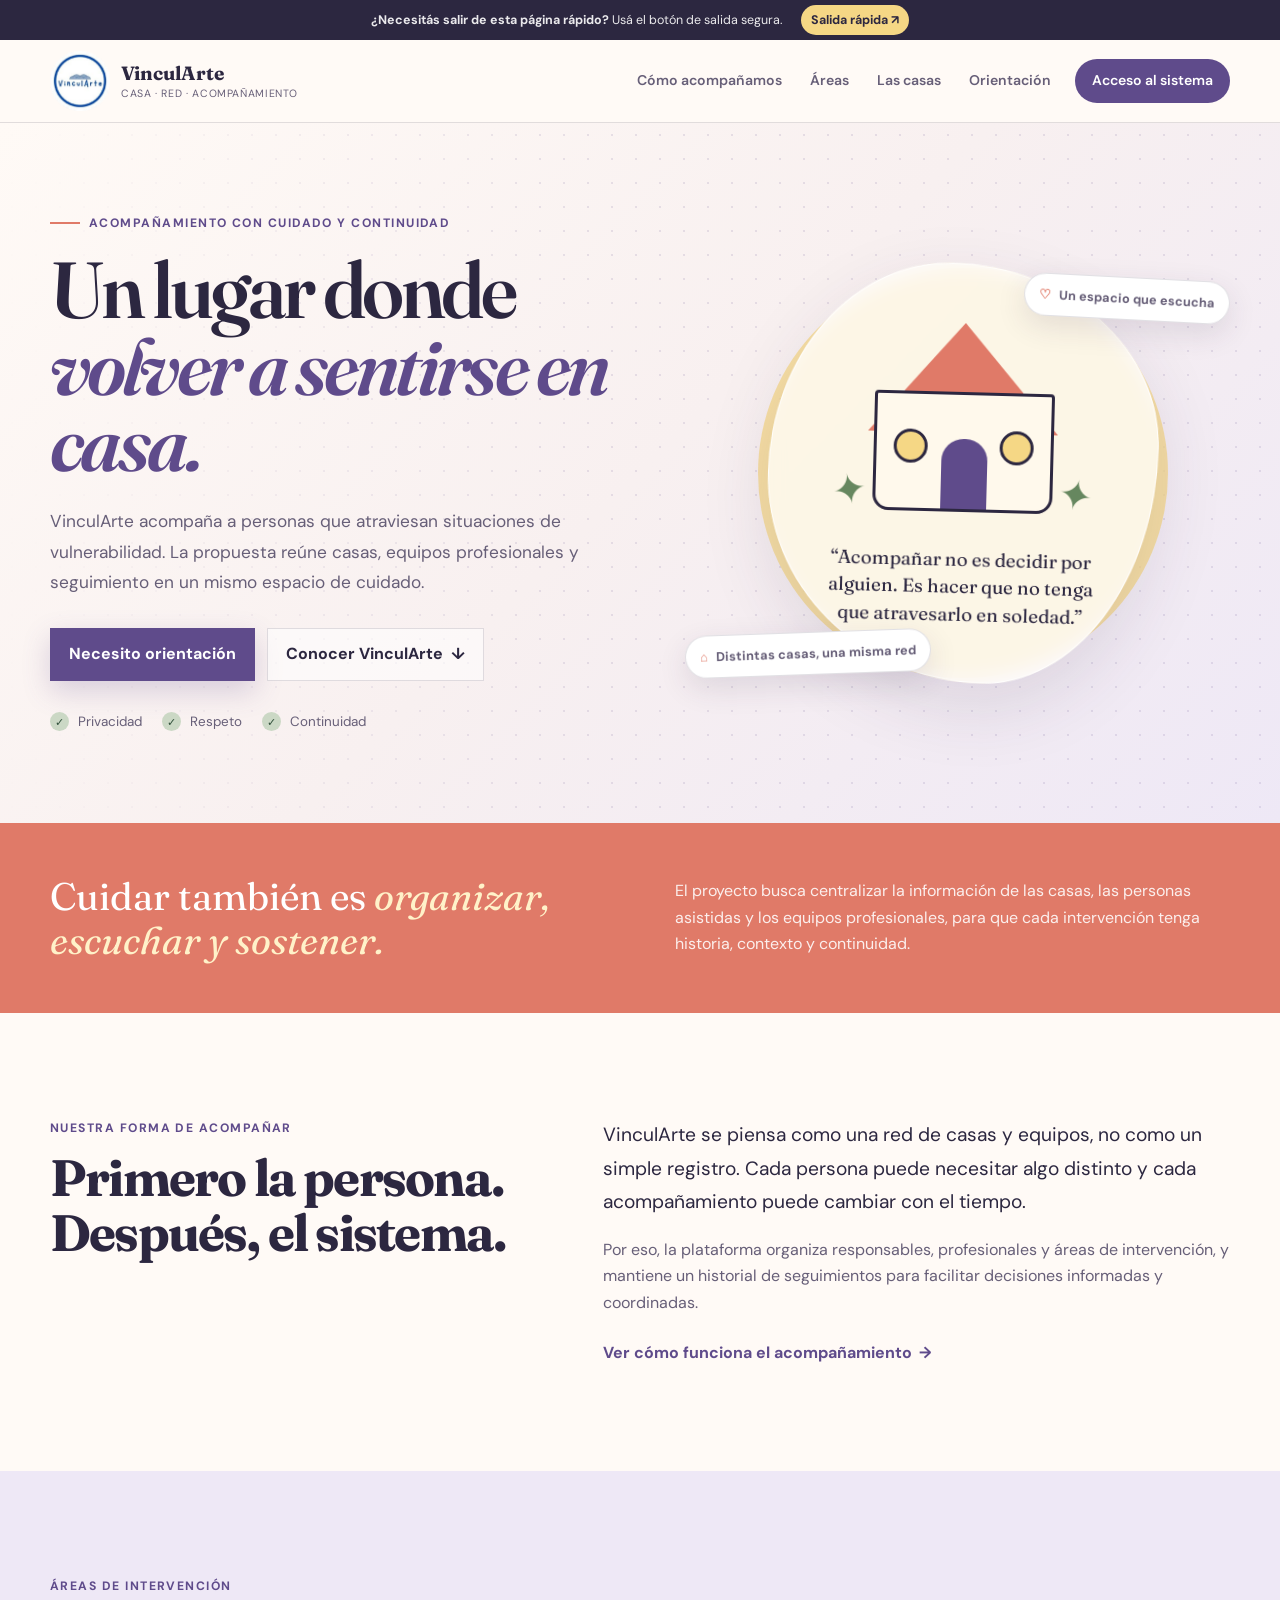
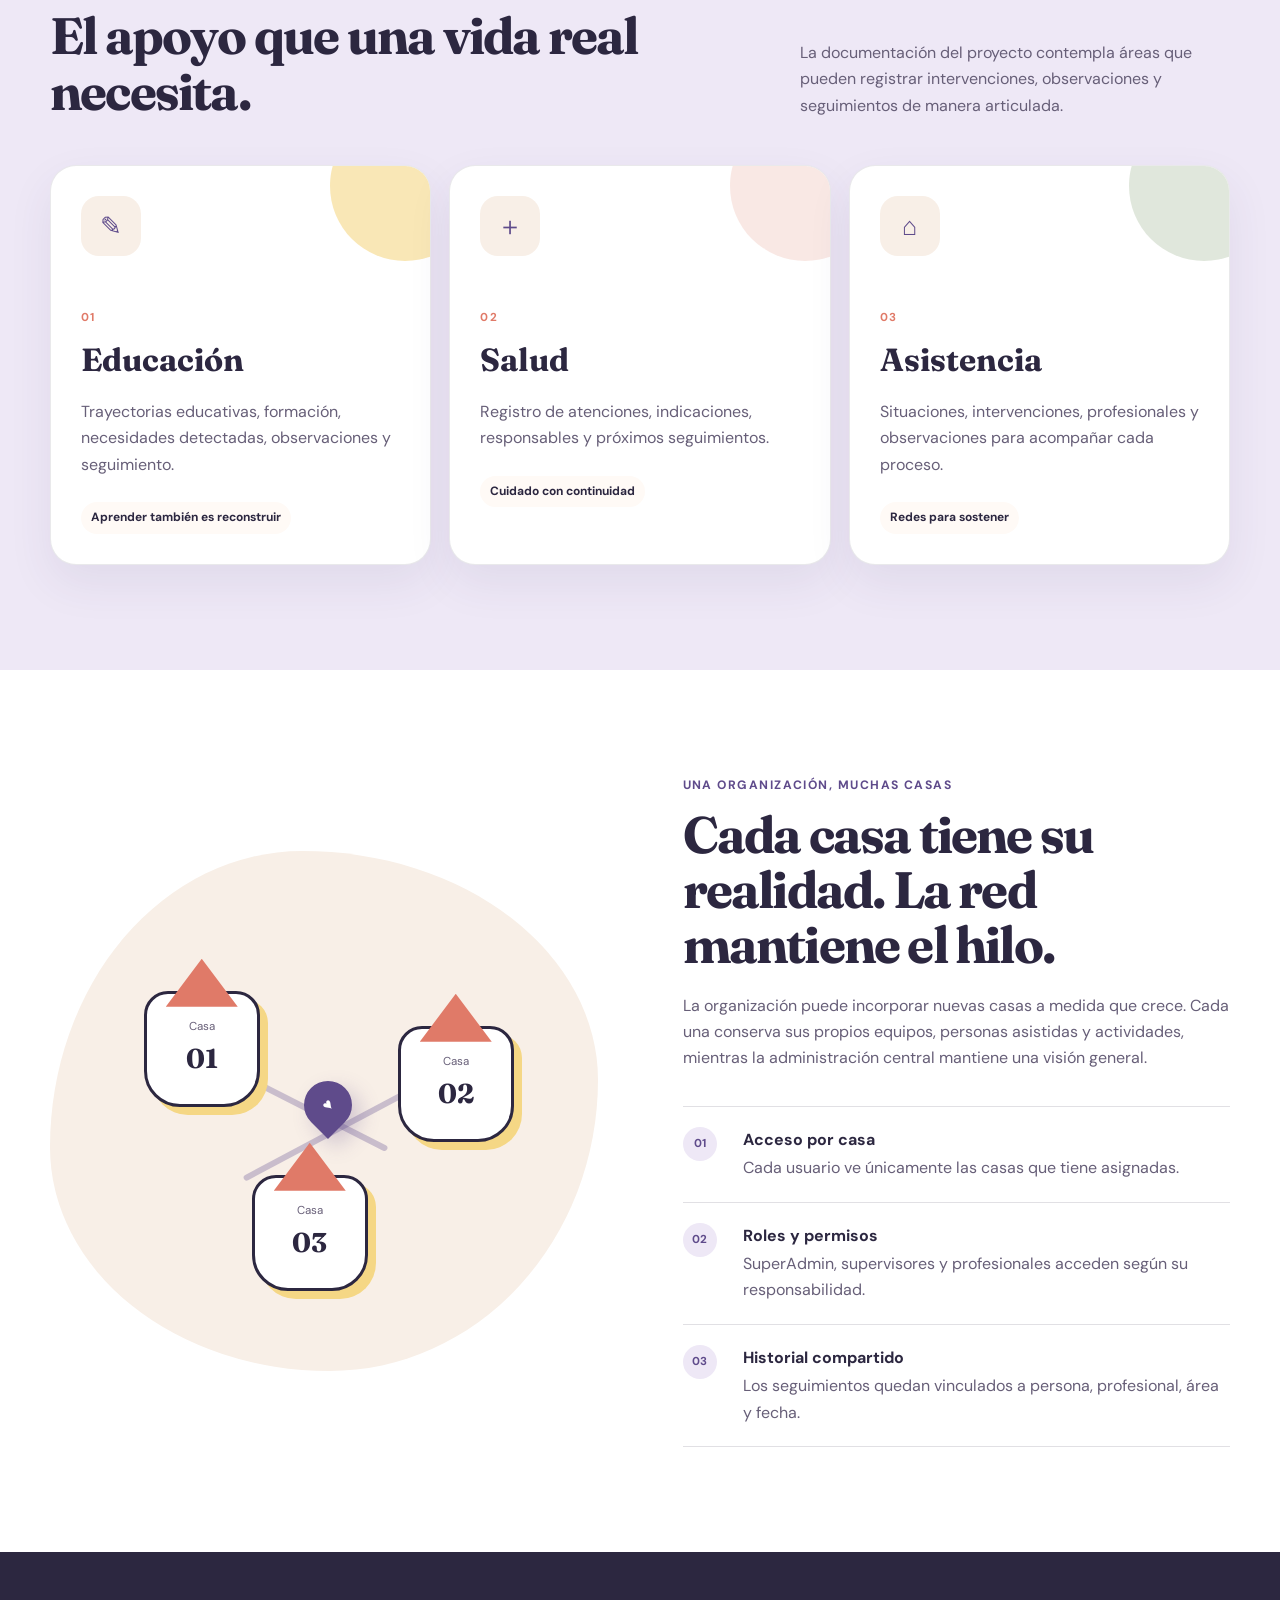
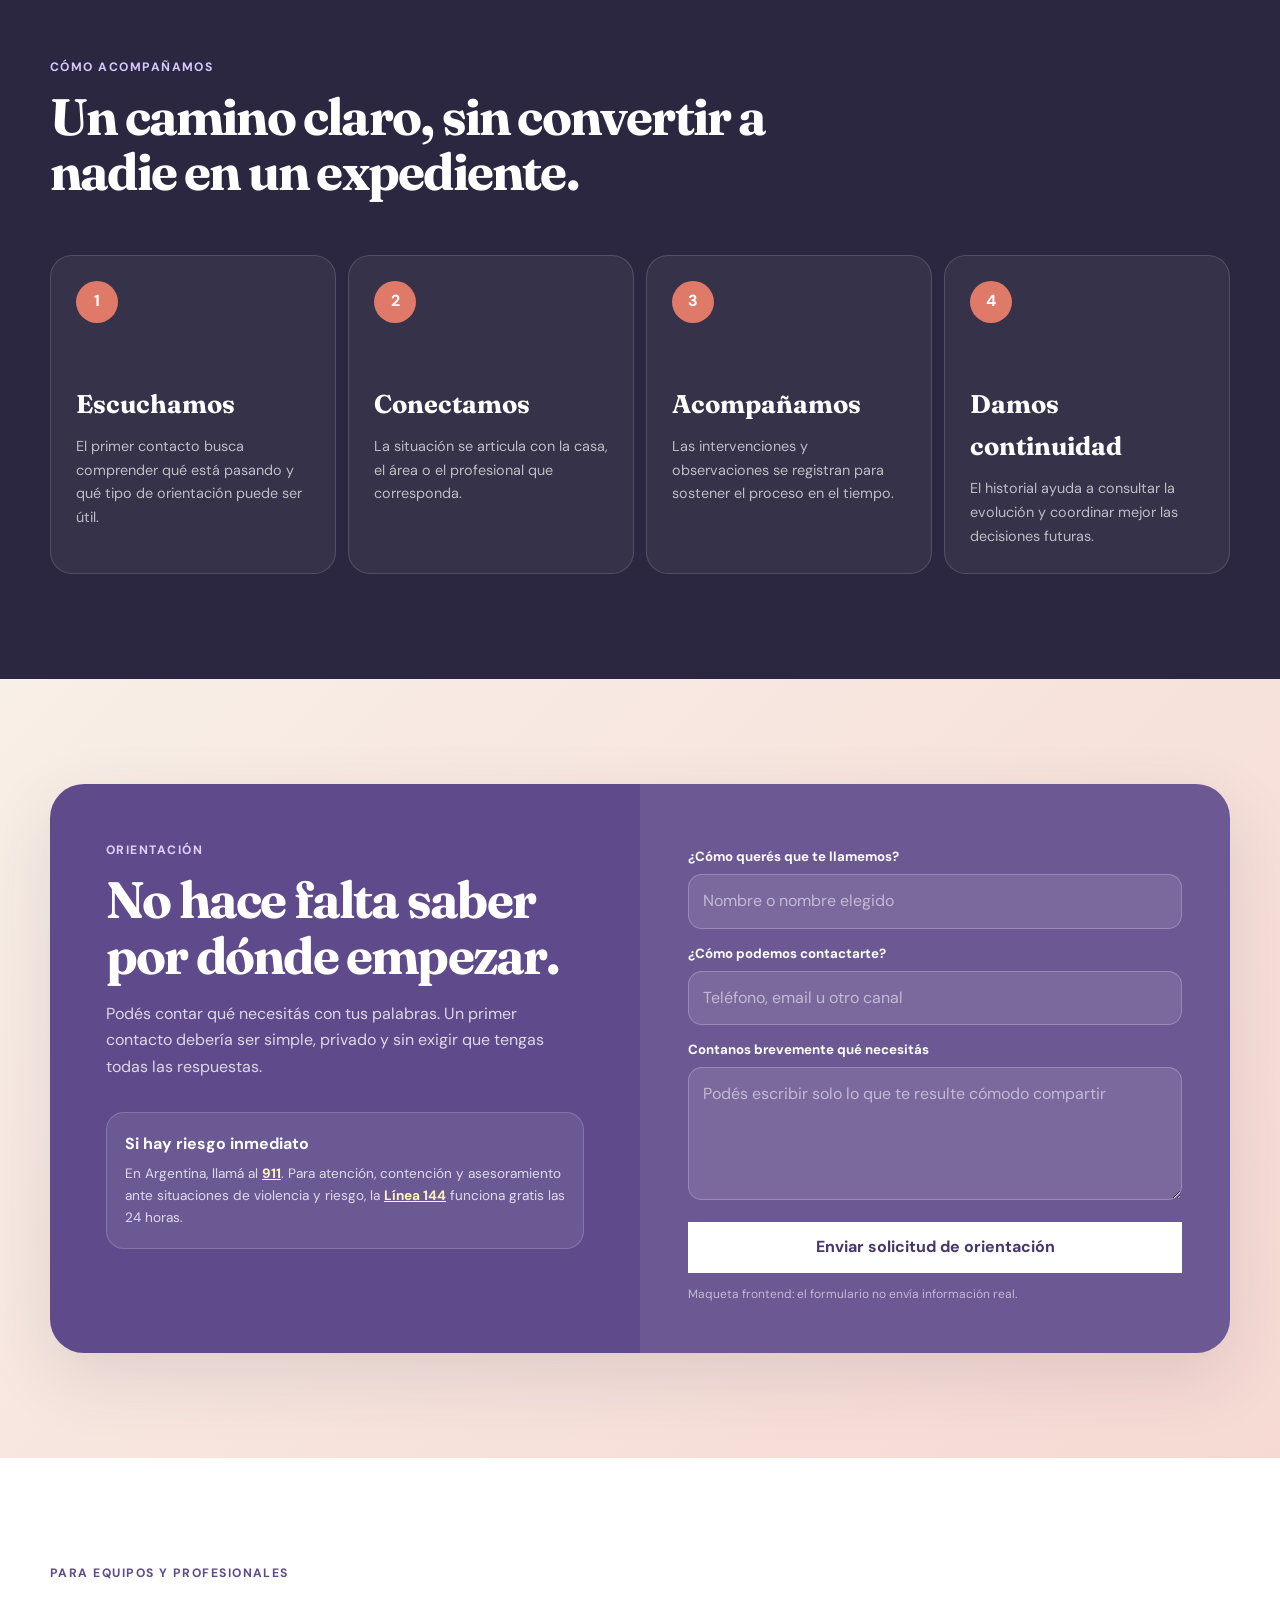
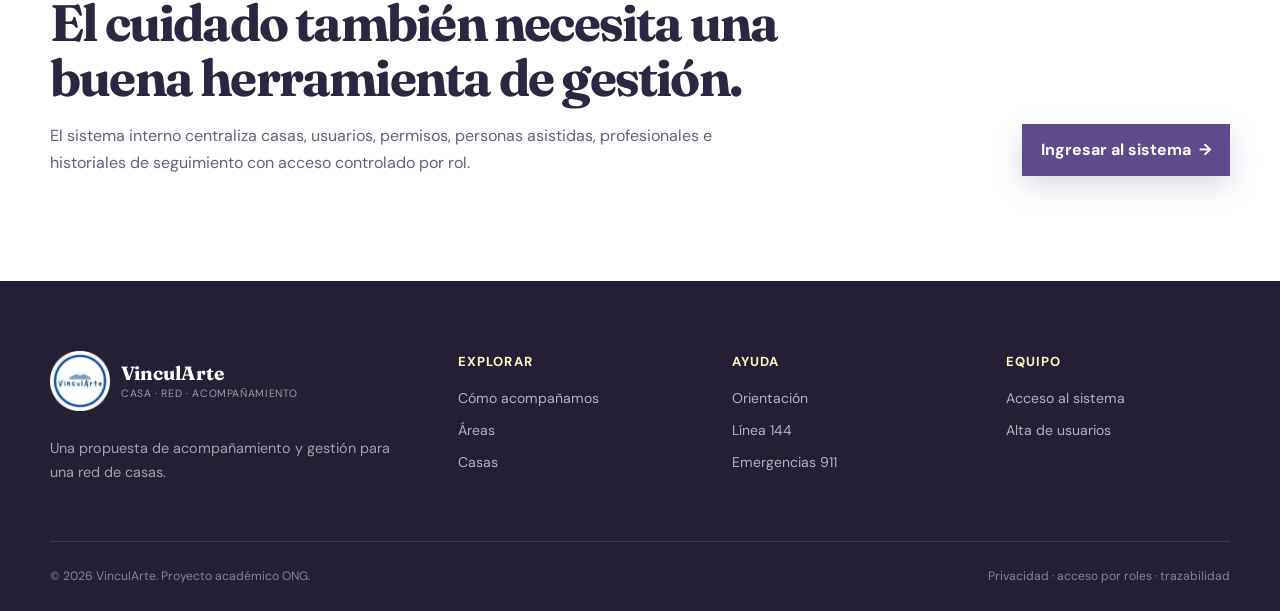
==== commit 7035bb5f: "Mueve index a la raiz" ====
--- a/index.html
+++ b/index.html
@@ -5,7 +5,7 @@
   <meta charset="utf-8">
   <meta name="viewport" content="width=device-width, initial-scale=1">
   <meta name="description"
-    content="VinculArte: acompañamiento, orientación y seguimiento para personas trans y personas en situación de vulnerabilidad.">
+    content="VinculArte: acompañamiento, orientación y seguimiento para personas en situación de vulnerabilidad.">
   <meta name="theme-color" content="#5f4b8b">
   <title>VinculArte | Un lugar para volver a empezar</title>
   <link rel="preconnect" href="https://fonts.googleapis.com">
@@ -13,8 +13,8 @@
   <link
     href="https://fonts.googleapis.com/css2?family=DM+Sans:wght@400;500;600;700&family=Fraunces:opsz,wght@9..144,600;9..144,700&display=swap"
     rel="stylesheet">
-  <link rel="stylesheet" href="style.css">
-  <script src="app.js" defer></script>
+  <link rel="stylesheet" href="../css/style.css">
+  <script src="../js/app.js" defer></script>
 </head>
 
 <body>
@@ -30,7 +30,7 @@
   <header class="site-header">
     <nav class="nav container" aria-label="Navegación principal">
       <a class="brand" href="index.html" aria-label="VinculArte, inicio">
-        <span class="brand-symbol" aria-hidden="true"><img class="brand-mark" aria-hidden="true" src="assets/image1.png"></img></span>
+        <span class="brand-symbol" aria-hidden="true"><img class="brand-mark" aria-hidden="true" src="../assets/image1.png"></img></span>
         <span class="brand-copy"><strong>VinculArte</strong><small>Casa · red · acompañamiento</small></span>
       </a>
 
@@ -56,7 +56,7 @@
         <div class="hero-copy reveal">
           <p class="eyebrow"><span></span> Acompañamiento con cuidado y continuidad</p>
           <h1>Un lugar donde<br><em>volver a sentirse en casa.</em></h1>
-          <p class="hero-lead">VinculArte acompaña a personas trans y a personas que atraviesan situaciones de
+          <p class="hero-lead">VinculArte acompaña a personas que atraviesan situaciones de
             vulnerabilidad. La propuesta reúne casas, equipos profesionales y seguimiento en un mismo espacio de
             cuidado.</p>
           <div class="hero-actions">
--- a/css/style.css
+++ b/css/style.css
@@ -0,0 +1,2247 @@
+/* ==========================================================================
+   ESTILOS GLOBALES
+   Variables, reset, base, accesibilidad y utilidades compartidas
+   ========================================================================== */
+
+:root {
+  --ink: #2c2740;
+  --ink-soft: #675f78;
+  --paper: #fffaf6;
+  --cream: #f8efe7;
+  --lavender: #eee8f6;
+  --plum: #5f4b8b;
+  --plum-dark: #46366c;
+  --coral: #e07a68;
+  --rose: #f6d9d3;
+  --sage: #cbd8c5;
+  --yellow: #f5d785;
+  --white: #ffffff;
+  --line: rgba(44, 39, 64, .14);
+  --shadow: 0 24px 70px rgba(61, 43, 72, .12);
+  --radius: 26px;
+  --container: 1180px;
+}
+
+/* --------------------------------------------------------------------------
+   RESET UNIVERSAL
+   -------------------------------------------------------------------------- */
+
+* {
+  box-sizing: border-box;
+  margin: 0;
+  padding: 0;
+}
+
+/* --------------------------------------------------------------------------
+   BASE DEL DOCUMENTO
+   -------------------------------------------------------------------------- */
+
+html {
+  scroll-behavior: smooth;
+}
+
+body {
+  min-height: 100vh;
+  font-family: 'DM Sans', sans-serif;
+  color: var(--ink);
+  background: var(--paper);
+  line-height: 1.65;
+}
+
+a {
+  color: inherit;
+}
+
+button,
+input,
+textarea {
+  font: inherit;
+}
+
+button,
+a {
+  -webkit-tap-highlight-color: transparent;
+}
+
+img {
+  max-width: 100%;
+  display: block;
+}
+
+:focus-visible {
+  outline: 3px solid var(--coral);
+  outline-offset: 3px;
+}
+
+/* --------------------------------------------------------------------------
+   CONTENEDOR GENERAL
+   -------------------------------------------------------------------------- */
+
+.container {
+  width: min(calc(100% - 40px), var(--container));
+  margin-inline: auto;
+}
+
+/* --------------------------------------------------------------------------
+   ACCESIBILIDAD - ENLACE PARA SALTAR AL CONTENIDO
+   -------------------------------------------------------------------------- */
+
+.skip-link {
+  position: fixed;
+  left: 16px;
+  top: -80px;
+  z-index: 9999;
+  padding: 10px 14px;
+  background: var(--ink);
+  color: white;
+  border-radius: 0 0 10px 10px;
+  text-decoration: none;
+}
+
+.skip-link:focus {
+  top: 0;
+}
+
+/* ==========================================================================
+   INDEX.HTML
+   Página pública principal de VinculArte
+   ========================================================================== */
+
+/* --------------------------------------------------------------------------
+   INDEX - BARRA SUPERIOR DE SALIDA SEGURA
+   -------------------------------------------------------------------------- */
+
+.safety-strip {
+  background: var(--ink);
+  color: #fff;
+}
+
+.safety-strip__inner {
+  min-height: 40px;
+  display: flex;
+  align-items: center;
+  justify-content: center;
+  gap: 18px;
+  font-size: .78rem;
+}
+
+.safety-strip__inner p {
+  opacity: .9;
+}
+
+.safe-exit {
+  border: 0;
+  background: var(--yellow);
+  color: var(--ink);
+  border-radius: 999px;
+  padding: 5px 10px;
+  font-weight: 700;
+  cursor: pointer;
+}
+
+/* --------------------------------------------------------------------------
+   INDEX - HEADER Y NAVEGACIÓN PRINCIPAL
+   -------------------------------------------------------------------------- */
+
+.site-header {
+  position: sticky;
+  top: 0;
+  z-index: 100;
+  background: rgba(255, 250, 246, .92);
+  border-bottom: 1px solid var(--line);
+  backdrop-filter: blur(16px);
+}
+
+.nav {
+  min-height: 82px;
+  display: flex;
+  align-items: center;
+  gap: 28px;
+}
+
+/* --------------------------------------------------------------------------
+   COMPONENTE COMPARTIDO - MARCA / LOGO
+   -------------------------------------------------------------------------- */
+
+.brand {
+  display: inline-flex;
+  align-items: center;
+  gap: 11px;
+  text-decoration: none;
+  flex-shrink: 0;
+}
+
+
+.brand-mark {
+    width: 60px;
+    height: 60px;
+    display: grid;
+    place-items: center;
+    color: #fff;
+    background: none;
+    border-radius: 7px;
+    font-size: 1.15rem;
+}
+
+.brand-mark-footer {
+    width: 60px;
+    height: 60px;
+    display: grid;
+    place-items: center;
+    color: #fff;
+    background: #241f34;
+    
+    font-size: 1.15rem;
+}
+.brand-symbol span {
+  font-family: 'Fraunces', serif;
+  font-size: 1.4rem;
+  font-weight: 700;
+  transform: rotate(4deg);
+}
+
+.brand-copy {
+  display: grid;
+  line-height: 1.2;
+}
+
+.brand-copy strong {
+  font-family: 'Fraunces', serif;
+  font-size: 1.2rem;
+}
+
+.brand-copy small {
+  margin-top: 3px;
+  color: var(--ink-soft);
+  font-size: .66rem;
+  letter-spacing: .06em;
+  text-transform: uppercase;
+}
+
+/* --------------------------------------------------------------------------
+   INDEX - MENÚ DE NAVEGACIÓN
+   -------------------------------------------------------------------------- */
+
+.nav-list {
+  margin-left: auto;
+  display: flex;
+  align-items: center;
+  gap: 4px;
+  list-style: none;
+}
+
+.nav-list a {
+  display: block;
+  padding: 10px 12px;
+  border-radius: 999px;
+  color: var(--ink-soft);
+  text-decoration: none;
+  font-size: .88rem;
+  font-weight: 600;
+}
+
+.nav-list a:hover {
+  color: var(--plum);
+  background: var(--lavender);
+}
+
+.nav-list .nav-access {
+  margin-left: 8px;
+  padding-inline: 17px;
+  background: var(--plum);
+  color: #fff;
+}
+
+.nav-list .nav-access:hover {
+  background: var(--plum-dark);
+  color: #fff;
+}
+
+/* --------------------------------------------------------------------------
+   INDEX - BOTÓN DE MENÚ MÓVIL
+   -------------------------------------------------------------------------- */
+
+.menu-toggle {
+  display: none;
+  margin-left: auto;
+  width: 44px;
+  height: 44px;
+  border: 1px solid var(--line);
+  background: #fff;
+  border-radius: 12px;
+  cursor: pointer;
+}
+
+.menu-toggle span {
+  width: 20px;
+  height: 2px;
+  display: block;
+  margin: 4px auto;
+  background: var(--ink);
+}
+
+/* --------------------------------------------------------------------------
+   INDEX - HERO / PORTADA PRINCIPAL
+   -------------------------------------------------------------------------- */
+
+.hero {
+  min-height: 700px;
+  position: relative;
+  overflow: hidden;
+  background: linear-gradient(135deg, #fffaf6 0%, #f8f0f0 50%, #eee8f6 100%);
+}
+
+.hero::before {
+  content: '';
+  position: absolute;
+  inset: 0;
+  background-image: radial-gradient(rgba(95, 75, 139, .13) 1px, transparent 1px);
+  background-size: 24px 24px;
+  mask-image: linear-gradient(to right, transparent, #000 45%, #000);
+}
+
+.hero-grid {
+  min-height: 700px;
+  display: grid;
+  grid-template-columns: 1.05fr .95fr;
+  gap: 54px;
+  align-items: center;
+  padding-block: 78px;
+  position: relative;
+}
+
+.hero-copy {
+  position: relative;
+  z-index: 2;
+}
+
+/* --------------------------------------------------------------------------
+   COMPONENTES TIPOGRÁFICOS COMPARTIDOS - EYEBROW Y KICKER
+   -------------------------------------------------------------------------- */
+
+.eyebrow,
+.section-kicker {
+  color: var(--plum);
+  font-size: .76rem;
+  font-weight: 700;
+  letter-spacing: .12em;
+  text-transform: uppercase;
+}
+
+.eyebrow {
+  display: flex;
+  align-items: center;
+  gap: 9px;
+}
+
+.eyebrow span {
+  width: 30px;
+  height: 2px;
+  background: var(--coral);
+}
+
+.hero h1 {
+  max-width: 760px;
+  margin-top: 18px;
+  font-family: 'Fraunces', serif;
+  font-size: clamp(3.4rem, 6.2vw, 6.5rem);
+  line-height: .96;
+  letter-spacing: -.045em;
+  font-weight: 600;
+}
+
+.hero h1 em {
+  color: var(--plum);
+  font-style: italic;
+  font-weight: 600;
+}
+
+.hero-lead {
+  max-width: 650px;
+  margin-top: 26px;
+  color: var(--ink-soft);
+  font-size: 1.08rem;
+  line-height: 1.78;
+}
+
+.hero-actions {
+  display: flex;
+  gap: 12px;
+  flex-wrap: wrap;
+  margin-top: 30px;
+}
+
+/* --------------------------------------------------------------------------
+   COMPONENTE COMPARTIDO - BOTONES
+   -------------------------------------------------------------------------- */
+
+.button {
+  min-height: 48px;
+  display: inline-flex;
+  align-items: center;
+  justify-content: center;
+  gap: 8px;
+  padding: 12px 18px;
+  border: 1px solid transparent;
+  /* border-radius: 999px; */
+  text-decoration: none;
+  font-weight: 700;
+  cursor: pointer;
+  transition: transform .2s ease, box-shadow .2s ease, background .2s ease;
+}
+
+.button:hover {
+  transform: translateY(-2px);
+}
+
+.button-primary {
+  background: var(--plum);
+  color: #fff;
+  box-shadow: 0 10px 28px rgba(95, 75, 139, .22);
+}
+
+.button-primary:hover {
+  background: var(--plum-dark);
+  box-shadow: 0 14px 32px rgba(95, 75, 139, .3);
+}
+
+.button-ghost {
+  border-color: var(--line);
+  background: rgba(255, 255, 255, .58);
+  color: var(--ink);
+}
+
+.button-light-solid {
+  background: #fff;
+  color: var(--plum-dark);
+  width: 100%;
+  border: 0;
+}
+
+.button-full {
+  width: 100%;
+}
+
+/* --------------------------------------------------------------------------
+   INDEX - FILA DE PRINCIPIOS / CONFIANZA
+   -------------------------------------------------------------------------- */
+
+.trust-row {
+  display: flex;
+  gap: 20px;
+  flex-wrap: wrap;
+  margin-top: 30px;
+  color: var(--ink-soft);
+  font-size: .84rem;
+}
+
+.trust-row i {
+  width: 19px;
+  height: 19px;
+  display: inline-grid;
+  place-items: center;
+  margin-right: 5px;
+  border-radius: 50%;
+  background: var(--sage);
+  color: #31503b;
+  font-style: normal;
+  font-size: .7rem;
+}
+
+/* --------------------------------------------------------------------------
+   INDEX - ILUSTRACIÓN DE CASA DEL HERO
+   -------------------------------------------------------------------------- */
+
+.hero-visual {
+  min-height: 500px;
+  position: relative;
+  display: grid;
+  place-items: center;
+}
+
+.sun-shape {
+  position: absolute;
+  width: 410px;
+  height: 410px;
+  border-radius: 50%;
+  background: var(--yellow);
+  opacity: .72;
+}
+
+.home-card {
+  width: min(100%, 390px);
+  min-height: 420px;
+  position: relative;
+  z-index: 2;
+  padding: 28px;
+  border: 1px solid rgba(255, 255, 255, .9);
+  background: rgba(255, 255, 255, .72);
+  backdrop-filter: blur(10px);
+  border-radius: 46% 54% 44% 56% / 51% 43% 57% 49%;
+  box-shadow: var(--shadow);
+  transform: rotate(1.5deg);
+  display: flex;
+  flex-direction: column;
+  justify-content: center;
+}
+
+.home-illustration {
+  width: 260px;
+  height: 210px;
+  margin: 0 auto 18px;
+  position: relative;
+}
+
+.roof {
+  width: 190px;
+  height: 110px;
+  position: absolute;
+  left: 34px;
+  top: 5px;
+  background: var(--coral);
+  clip-path: polygon(50% 0, 100% 100%, 0 100%);
+}
+
+.house-body {
+  width: 180px;
+  height: 120px;
+  position: absolute;
+  left: 40px;
+  bottom: 16px;
+  background: #fff9ec;
+  border: 3px solid var(--ink);
+  border-radius: 4px 4px 16px 16px;
+}
+
+.door {
+  width: 46px;
+  height: 70px;
+  position: absolute;
+  left: 65px;
+  bottom: 0;
+  background: var(--plum);
+  border-radius: 22px 22px 0 0;
+}
+
+.window {
+  width: 34px;
+  height: 34px;
+  position: absolute;
+  top: 35px;
+  background: var(--yellow);
+  border: 3px solid var(--ink);
+  border-radius: 50%;
+}
+
+.window--left {
+  left: 17px;
+}
+
+.window--right {
+  right: 17px;
+}
+
+.plant {
+  position: absolute;
+  bottom: 0;
+  color: #66875f;
+  font-size: 2.6rem;
+}
+
+.plant--left {
+  left: 0;
+  transform: rotate(-12deg);
+}
+
+.plant--right {
+  right: 0;
+  transform: rotate(12deg);
+}
+
+.home-card blockquote {
+  max-width: 300px;
+  margin: 0 auto;
+  font-family: 'Fraunces', serif;
+  font-size: 1.18rem;
+  line-height: 1.45;
+  text-align: center;
+}
+
+/* --------------------------------------------------------------------------
+   INDEX - NOTAS FLOTANTES DEL HERO
+   -------------------------------------------------------------------------- */
+
+.floating-note {
+  position: absolute;
+  z-index: 3;
+  padding: 10px 14px;
+  background: #fff;
+  border: 1px solid var(--line);
+  border-radius: 999px;
+  box-shadow: 0 10px 30px rgba(61, 43, 72, .12);
+  color: var(--ink-soft);
+  font-size: .8rem;
+  font-weight: 700;
+}
+
+.floating-note span {
+  color: var(--coral);
+  margin-right: 5px;
+}
+
+.floating-note--top {
+  top: 54px;
+  right: 0;
+  transform: rotate(3deg);
+}
+
+.floating-note--bottom {
+  bottom: 48px;
+  left: -10px;
+  transform: rotate(-2deg);
+}
+
+/* --------------------------------------------------------------------------
+   INDEX - BANDA CÁLIDA DE PRESENTACIÓN
+   -------------------------------------------------------------------------- */
+
+.warm-band {
+  background: var(--coral);
+  color: #fff;
+}
+
+.warm-band__grid {
+  min-height: 190px;
+  display: grid;
+  grid-template-columns: 1fr 1fr;
+  gap: 70px;
+  align-items: center;
+  padding-block: 38px;
+}
+
+.warm-band__big {
+  font-family: 'Fraunces', serif;
+  font-size: clamp(1.8rem, 3vw, 2.7rem);
+  line-height: 1.15;
+}
+
+.warm-band__big em {
+  color: #fff2c9;
+}
+
+.warm-band__grid>p:last-child {
+  max-width: 540px;
+  color: rgba(255, 255, 255, .88);
+}
+
+/* --------------------------------------------------------------------------
+   COMPONENTE COMPARTIDO - ESPACIADO GENERAL DE SECCIONES
+   -------------------------------------------------------------------------- */
+
+.section {
+  padding: 105px 0;
+}
+
+/* --------------------------------------------------------------------------
+   INDEX - SECCIÓN NUESTRA FORMA DE ACOMPAÑAR
+   -------------------------------------------------------------------------- */
+
+.section-story {
+  background: var(--paper);
+}
+
+.story-grid {
+  display: grid;
+  grid-template-columns: .85fr 1.15fr;
+  gap: 90px;
+  align-items: start;
+}
+
+/* --------------------------------------------------------------------------
+   COMPONENTE COMPARTIDO - TÍTULOS GRANDES DE SECCIÓN
+   -------------------------------------------------------------------------- */
+
+.story-heading h2,
+.section-title-row h2,
+.houses-copy h2,
+.process-heading h2,
+.orientation-copy h2,
+.internal-grid h2,
+.admin-access-card h1 {
+  margin-top: 12px;
+  font-family: 'Fraunces', serif;
+  font-size: clamp(2.4rem, 4vw, 4rem);
+  line-height: 1.08;
+  letter-spacing: -.035em;
+}
+
+.story-copy {
+  max-width: 680px;
+}
+
+.story-copy p {
+  color: var(--ink-soft);
+  font-size: 1rem;
+}
+
+.story-copy .lead-copy {
+  color: var(--ink);
+  font-size: 1.2rem;
+  line-height: 1.75;
+}
+
+.story-copy p+p {
+  margin-top: 18px;
+}
+
+/* --------------------------------------------------------------------------
+   COMPONENTE COMPARTIDO - ENLACE DE TEXTO
+   -------------------------------------------------------------------------- */
+
+.text-link {
+  display: inline-flex;
+  gap: 7px;
+  margin-top: 24px;
+  color: var(--plum);
+  text-decoration: none;
+  font-weight: 700;
+}
+
+.text-link:hover {
+  text-decoration: underline;
+}
+
+/* --------------------------------------------------------------------------
+   INDEX - SECCIÓN ÁREAS DE INTERVENCIÓN
+   -------------------------------------------------------------------------- */
+
+.section-services {
+  background: var(--lavender);
+}
+
+.section-title-row {
+  display: flex;
+  justify-content: space-between;
+  gap: 60px;
+  align-items: end;
+  margin-bottom: 46px;
+}
+
+.section-title-row>p {
+  max-width: 430px;
+  color: var(--ink-soft);
+}
+
+.service-grid {
+  display: grid;
+  grid-template-columns: repeat(3, 1fr);
+  gap: 18px;
+}
+
+.service-card {
+  min-height: 370px;
+  position: relative;
+  padding: 30px;
+  overflow: hidden;
+  border: 1px solid rgba(44, 39, 64, .1);
+  border-radius: var(--radius);
+  background: #fff;
+  box-shadow: 0 18px 45px rgba(70, 54, 108, .08);
+}
+
+.service-card::after {
+  content: '';
+  width: 150px;
+  height: 150px;
+  position: absolute;
+  right: -50px;
+  top: -55px;
+  border-radius: 50%;
+  opacity: .6;
+}
+
+.service-card--education::after {
+  background: var(--yellow);
+}
+
+.service-card--health::after {
+  background: var(--rose);
+}
+
+.service-card--assistance::after {
+  background: var(--sage);
+}
+
+.service-icon {
+  width: 60px;
+  height: 60px;
+  display: grid;
+  place-items: center;
+  position: relative;
+  z-index: 2;
+  border-radius: 18px;
+  background: var(--cream);
+  color: var(--plum);
+  font-family: 'Fraunces', serif;
+  font-size: 1.6rem;
+}
+
+.service-number {
+  margin-top: 52px;
+  color: var(--coral);
+  font-size: .72rem;
+  font-weight: 700;
+  letter-spacing: .12em;
+}
+
+.service-card h3 {
+  margin-top: 7px;
+  font-family: 'Fraunces', serif;
+  font-size: 2rem;
+}
+
+.service-card>p:not(.service-number) {
+  margin-top: 12px;
+  color: var(--ink-soft);
+}
+
+.service-tag {
+  display: inline-block;
+  margin-top: 24px;
+  padding: 6px 10px;
+  border-radius: 999px;
+  background: var(--paper);
+  font-size: .75rem;
+  font-weight: 700;
+}
+
+/* --------------------------------------------------------------------------
+   INDEX - SECCIÓN LAS CASAS / RED DE CASAS
+   -------------------------------------------------------------------------- */
+
+.section-houses {
+  background: #fff;
+}
+
+.houses-grid {
+  display: grid;
+  grid-template-columns: 1fr 1fr;
+  gap: 85px;
+  align-items: center;
+}
+
+.houses-art {
+  min-height: 520px;
+  display: grid;
+  place-items: center;
+  background: var(--cream);
+  border-radius: 46% 54% 49% 51% / 57% 44% 56% 43%;
+ 
+}
+
+.houses-map {
+  width: 400px;
+  height: 380px;
+  position: relative;
+}
+
+.path {
+  height: 6px;
+  position: absolute;
+  background: var(--plum);
+  opacity: .3;
+  border-radius: 999px;
+  transform-origin: left center;
+}
+
+.path--one {
+  width: 210px;
+  left: 76px;
+  top: 130px;
+  transform: rotate(27deg);
+}
+
+.path--two {
+  width: 220px;
+  left: 120px;
+  top: 255px;
+  transform: rotate(-28deg);
+}
+
+.mini-house {
+  width: 116px;
+  height: 116px;
+  display: grid;
+  place-items: center;
+  align-content: center;
+  gap: 0;
+  position: absolute;
+  border: 3px solid var(--ink);
+  background: #fff;
+  border-radius: 24px 24px 36px 36px;
+  box-shadow: 8px 8px 0 var(--yellow);
+}
+
+.mini-house::before {
+  content: '';
+  width: 72px;
+  height: 48px;
+  position: absolute;
+  top: -35px;
+  background: var(--coral);
+  clip-path: polygon(50% 0, 100% 100%, 0 100%);
+}
+
+.mini-house span {
+  font-size: .72rem;
+  color: var(--ink-soft);
+}
+
+.mini-house strong {
+  font-family: 'Fraunces', serif;
+  font-size: 1.7rem;
+}
+
+.mini-house--a {
+  left: 20px;
+  top: 70px;
+}
+
+.mini-house--b {
+  right: 10px;
+  top: 105px;
+}
+
+.mini-house--c {
+  left: 128px;
+  bottom: 10px;
+}
+
+.heart-pin {
+  width: 48px;
+  height: 48px;
+  display: grid;
+  place-items: center;
+  position: absolute;
+  left: 180px;
+  top: 160px;
+  border-radius: 50% 50% 50% 0;
+  background: var(--plum);
+  color: #fff;
+  transform: rotate(-45deg);
+  box-shadow: 0 12px 20px rgba(95, 75, 139, .25);
+}
+
+.heart-pin::first-letter {
+  transform: rotate(45deg);
+}
+
+.houses-copy>p:not(.section-kicker) {
+  margin-top: 20px;
+  color: var(--ink-soft);
+}
+
+.feature-list {
+  margin-top: 34px;
+  border-top: 1px solid var(--line);
+}
+
+.feature-list>div {
+  display: grid;
+  grid-template-columns: 44px 1fr;
+  gap: 16px;
+  padding: 20px 0;
+  border-bottom: 1px solid var(--line);
+}
+
+.feature-list span {
+  width: 34px;
+  height: 34px;
+  display: grid;
+  place-items: center;
+  border-radius: 50%;
+  background: var(--lavender);
+  color: var(--plum);
+  font-size: .72rem;
+  font-weight: 700;
+}
+
+.feature-list p {
+  color: var(--ink-soft);
+}
+
+.feature-list strong {
+  color: var(--ink);
+  display: block;
+  margin-bottom: 2px;
+}
+
+/* --------------------------------------------------------------------------
+   INDEX - SECCIÓN PROCESO DE ACOMPAÑAMIENTO
+   -------------------------------------------------------------------------- */
+
+.process-section {
+  background: var(--ink);
+  color: #fff;
+}
+
+.process-heading {
+  max-width: 760px;
+}
+
+.process-heading .section-kicker {
+  color: #d8c8ff;
+}
+
+.process-heading h2 {
+  color: #fff;
+}
+
+.process-grid {
+  display: grid;
+  grid-template-columns: repeat(4, 1fr);
+  gap: 12px;
+  margin-top: 55px;
+  list-style: none;
+}
+
+.process-grid li {
+  min-height: 280px;
+  padding: 25px;
+  border: 1px solid rgba(255, 255, 255, .15);
+  border-radius: 22px;
+  background: rgba(255, 255, 255, .05);
+}
+
+.process-step {
+  width: 42px;
+  height: 42px;
+  display: grid;
+  place-items: center;
+  border-radius: 50%;
+  background: var(--coral);
+  font-weight: 700;
+}
+
+.process-grid h3 {
+  margin-top: 60px;
+  font-family: 'Fraunces', serif;
+  font-size: 1.6rem;
+}
+
+.process-grid p {
+  margin-top: 10px;
+  color: rgba(255, 255, 255, .68);
+  font-size: .9rem;
+}
+
+/* --------------------------------------------------------------------------
+   INDEX - SECCIÓN ORIENTACIÓN Y FORMULARIO
+   -------------------------------------------------------------------------- */
+
+.orientation-section {
+  background: linear-gradient(135deg, var(--cream), var(--rose));
+}
+
+.orientation-card {
+  display: grid;
+  grid-template-columns: 1fr 1fr;
+  overflow: hidden;
+  border-radius: 34px;
+  background: var(--plum);
+  color: #fff;
+  box-shadow: var(--shadow);
+}
+
+.orientation-copy {
+  padding: 56px;
+}
+
+.section-kicker--light {
+  color: #dfd2ff;
+}
+
+.orientation-copy h2 {
+  color: #fff;
+}
+
+.orientation-copy>p:not(.section-kicker) {
+  margin-top: 18px;
+  color: rgba(255, 255, 255, .78);
+}
+
+.emergency-note {
+  margin-top: 32px;
+  padding: 18px;
+  border: 1px solid rgba(255, 255, 255, .18);
+  border-radius: 18px;
+  background: rgba(255, 255, 255, .08);
+}
+
+.emergency-note strong {
+  display: block;
+  margin-bottom: 5px;
+}
+
+.emergency-note p {
+  color: rgba(255, 255, 255, .78);
+  font-size: .85rem;
+}
+
+.emergency-note a {
+  font-weight: 700;
+  color: #fff4bf;
+}
+
+.orientation-form {
+  display: flex;
+  flex-direction: column;
+  justify-content: center;
+  padding: 48px;
+  background: rgba(255, 255, 255, .08);
+}
+
+.orientation-form label,
+.auth-form label {
+  margin-top: 14px;
+  margin-bottom: 6px;
+  font-size: .83rem;
+  font-weight: 700;
+}
+
+.orientation-form input,
+.orientation-form textarea {
+  width: 100%;
+  border: 1px solid rgba(255, 255, 255, .22);
+  border-radius: 14px;
+  padding: 13px 14px;
+  background: rgba(255, 255, 255, .1);
+  color: #fff;
+  outline: none;
+}
+
+.orientation-form textarea {
+  resize: vertical;
+}
+
+.orientation-form input::placeholder,
+.orientation-form textarea::placeholder {
+  color: rgba(255, 255, 255, .54);
+}
+
+.orientation-form input:focus,
+.orientation-form textarea:focus {
+  border-color: #fff;
+  background: rgba(255, 255, 255, .14);
+}
+
+.orientation-form .button {
+  margin-top: 22px;
+}
+
+/* --------------------------------------------------------------------------
+   COMPONENTE COMPARTIDO - MENSAJES / NOTAS DE FORMULARIOS
+   -------------------------------------------------------------------------- */
+
+.form-note {
+  margin-top: 12px;
+  color: var(--ink-soft);
+  font-size: .75rem;
+}
+
+.orientation-form .form-note {
+  color: rgba(255, 255, 255, .58);
+}
+
+.form-note.is-visible {
+  font-weight: 700;
+}
+
+/* --------------------------------------------------------------------------
+   INDEX - SECCIÓN ACCESO PARA EQUIPOS Y PROFESIONALES
+   -------------------------------------------------------------------------- */
+
+.internal-section {
+  background: #fff;
+}
+
+.internal-grid {
+  display: flex;
+  justify-content: space-between;
+  align-items: end;
+  gap: 50px;
+}
+
+.internal-grid>div {
+  max-width: 760px;
+}
+
+.internal-grid>div>p:last-child {
+  max-width: 680px;
+  margin-top: 18px;
+  color: var(--ink-soft);
+}
+
+/* --------------------------------------------------------------------------
+   INDEX - FOOTER
+   -------------------------------------------------------------------------- */
+
+.site-footer {
+  padding-top: 70px;
+  background: #241f34;
+  color: #fff;
+}
+
+.footer-grid {
+  display: grid;
+  grid-template-columns: 1.6fr repeat(3, 1fr);
+  gap: 50px;
+  padding-bottom: 56px;
+}
+
+.brand--footer .brand-copy small {
+  color: rgba(255, 255, 255, .55);
+}
+
+.brand-symbol--footer {
+  background: var(--coral);
+}
+
+.footer-brand>p {
+  max-width: 340px;
+  margin-top: 18px;
+  color: rgba(255, 255, 255, .58);
+  font-size: .9rem;
+}
+
+.footer-col {
+  display: flex;
+  flex-direction: column;
+  gap: 9px;
+}
+
+.footer-col strong {
+  margin-bottom: 5px;
+  color: #fff4bf;
+  font-size: .82rem;
+  text-transform: uppercase;
+  letter-spacing: .08em;
+}
+
+.footer-col a {
+  color: rgba(255, 255, 255, .66);
+  text-decoration: none;
+  font-size: .88rem;
+}
+
+.footer-col a:hover {
+  color: #fff;
+}
+
+.footer-bottom {
+  min-height: 70px;
+  display: flex;
+  justify-content: space-between;
+  align-items: center;
+  gap: 20px;
+  border-top: 1px solid rgba(255, 255, 255, .12);
+  color: rgba(255, 255, 255, .45);
+  font-size: .76rem;
+}
+
+/* ==========================================================================
+   LOGIN.HTML
+   Pantalla de inicio de sesión del sistema interno
+   ========================================================================== */
+
+/* Auth */
+/* --------------------------------------------------------------------------
+   LOGIN + REGISTER - FONDO GENERAL DE PÁGINAS DE AUTENTICACIÓN
+   -------------------------------------------------------------------------- */
+
+.auth-body {
+  background: linear-gradient(135deg, #f8efe7, #eee8f6);
+}
+
+/* --------------------------------------------------------------------------
+   LOGIN + REGISTER - HEADER DE AUTENTICACIÓN
+   -------------------------------------------------------------------------- */
+
+.auth-header {
+  min-height: 90px;
+  display: flex;
+  align-items: center;
+  justify-content: space-between;
+  gap: 20px;
+}
+
+.back-link {
+  color: var(--ink-soft);
+  text-decoration: none;
+  font-weight: 700;
+  font-size: .86rem;
+}
+
+/* --------------------------------------------------------------------------
+   LOGIN - CONTENEDOR PRINCIPAL
+   -------------------------------------------------------------------------- */
+
+.auth-main {
+  padding: 20px 20px 70px;
+}
+
+/* --------------------------------------------------------------------------
+   LOGIN - TARJETA PRINCIPAL DE DOS PANELES
+   -------------------------------------------------------------------------- */
+
+.auth-shell {
+  width: min(1180px, 100%);
+  min-height: 680px;
+
+  margin: 0 auto;
+
+  display: grid;
+
+  grid-template-columns:
+    minmax(0, 0.95fr) minmax(0, 1.05fr);
+
+  overflow: hidden;
+
+  border:
+    1px solid rgba(44, 39, 64, 0.09);
+
+  border-radius: 34px;
+
+  background: #fff;
+
+  box-shadow: var(--shadow);
+}
+
+/* =========================================================
+   LOGIN - PANEL IZQUIERDO
+   ========================================================= */
+
+.auth-story {
+  position: relative;
+  overflow: hidden;
+
+  padding: 56px;
+
+  background: var(--plum);
+  color: #fff;
+
+  isolation: isolate;
+}
+
+
+/* Todos los contenidos reales arriba */
+
+.auth-story>* {
+  position: relative;
+  z-index: 2;
+}
+
+
+/* Círculo decorativo DETRÁS del contenido */
+
+.auth-story::after {
+  content: "";
+
+  position: absolute;
+
+  width: 390px;
+  height: 390px;
+
+  right: -175px;
+  bottom: -145px;
+
+  border-radius: 50%;
+
+  background: var(--coral);
+
+  opacity: 0.68;
+
+  z-index: 0;
+
+  pointer-events: none;
+}
+
+
+/* Segundo círculo muy sutil para darle profundidad */
+
+.auth-story::before {
+  content: "";
+
+  position: absolute;
+
+  width: 220px;
+  height: 220px;
+
+  left: -130px;
+  top: -100px;
+
+  border-radius: 50%;
+
+  background: rgba(255, 255, 255, 0.05);
+
+  z-index: 0;
+
+  pointer-events: none;
+}
+
+
+.auth-story h1 {
+  max-width: 510px;
+
+  margin-top: 16px;
+
+  font-family: "Fraunces", serif;
+
+  font-size: clamp(2.8rem,
+      4.6vw,
+      4.5rem);
+
+  line-height: 1.03;
+
+  letter-spacing: -0.04em;
+}
+
+
+.auth-story>p:not(.section-kicker) {
+  max-width: 500px;
+
+  margin-top: 24px;
+
+  color: rgba(255,
+      255,
+      255,
+      0.78);
+
+  font-size: 1rem;
+
+  line-height: 1.75;
+}
+
+
+/* =========================================================
+   PRINCIPIOS
+   ========================================================= */
+
+.auth-principles {
+  display: flex;
+
+  flex-wrap: wrap;
+
+  gap: 9px;
+
+  margin-top: 30px;
+
+  margin-bottom: 110px;
+}
+
+
+.auth-principles span {
+  display: inline-flex;
+
+  align-items: center;
+
+  min-height: 34px;
+
+  padding: 7px 13px;
+
+  border: 1px solid rgba(255, 255, 255, 0.22);
+
+  border-radius: 999px;
+
+  background:
+    rgba(255, 255, 255, 0.04);
+
+  color: rgba(255,
+      255,
+      255,
+      0.9);
+
+  font-size: 0.73rem;
+
+  font-weight: 600;
+
+  white-space: nowrap;
+}
+
+
+/* =========================================================
+   MENSAJE INFERIOR DE LA CASA
+   ========================================================= */
+
+.auth-house {
+  position: absolute;
+
+  left: 56px;
+  bottom: 48px;
+
+  z-index: 3;
+
+  display: flex;
+
+  align-items: center;
+
+  gap: 14px;
+}
+
+
+.auth-house>span {
+  width: 52px;
+  height: 52px;
+
+  flex-shrink: 0;
+
+  display: grid;
+
+  place-items: center;
+
+  border-radius: 50%;
+
+  background: var(--yellow);
+
+  color: var(--ink);
+
+  font-size: 1.4rem;
+}
+
+
+.auth-house small {
+  max-width: 200px;
+
+  color:
+    rgba(255,
+      255,
+      255,
+      0.8);
+
+  font-size: 0.76rem;
+
+  line-height: 1.4;
+}
+
+.auth-house>span {
+  width: 50px;
+  height: 50px;
+  display: grid;
+  place-items: center;
+  border-radius: 50%;
+  background: var(--yellow);
+  color: var(--ink);
+  font-size: 1.5rem;
+}
+
+.auth-house small {
+  color: rgba(255, 255, 255, .7);
+}
+
+/* --------------------------------------------------------------------------
+   LOGIN - PANEL DERECHO / FORMULARIO
+   -------------------------------------------------------------------------- */
+
+.auth-form-panel {
+  padding: 64px 70px;
+
+  display: flex;
+
+  flex-direction: column;
+
+  justify-content: center;
+
+  position: relative;
+
+  z-index: 2;
+
+  background: #fff;
+}
+
+/* --------------------------------------------------------------------------
+   LOGIN - ENCABEZADO DEL FORMULARIO
+   -------------------------------------------------------------------------- */
+
+.auth-form-heading h2 {
+  margin-top: 8px;
+  font-family: 'Fraunces', serif;
+  font-size: 2.8rem;
+}
+
+.auth-form-heading>p:last-child {
+  margin-top: 8px;
+  color: var(--ink-soft);
+}
+
+/* --------------------------------------------------------------------------
+   LOGIN - FORMULARIO Y CAMPOS
+   -------------------------------------------------------------------------- */
+
+.auth-form {
+  margin-top: 28px;
+}
+
+.auth-form input {
+  width: 100%;
+  min-height: 50px;
+  padding: 12px 14px;
+  border: 1px solid var(--line);
+  border-radius: 13px;
+  background: #fff;
+  color: var(--ink);
+}
+
+.auth-form input:focus {
+  border-color: var(--plum);
+  outline: 3px solid rgba(95, 75, 139, .1);
+}
+
+/* --------------------------------------------------------------------------
+   LOGIN - CAMPO DE CONTRASEÑA Y BOTÓN VER/OCULTAR
+   -------------------------------------------------------------------------- */
+
+.password-field {
+  position: relative;
+}
+
+.password-field input {
+  padding-right: 72px;
+}
+
+.password-toggle {
+  position: absolute;
+  right: 7px;
+  top: 7px;
+  height: 36px;
+  padding: 0 10px;
+  border: 0;
+  background: var(--lavender);
+  color: var(--plum);
+  border-radius: 9px;
+  cursor: pointer;
+  font-size: .78rem;
+  font-weight: 700;
+}
+
+/* --------------------------------------------------------------------------
+   LOGIN - RECORDAR SESIÓN Y RECUPERAR CONTRASEÑA
+   -------------------------------------------------------------------------- */
+
+.auth-helper {
+  display: flex;
+  justify-content: space-between;
+  gap: 15px;
+  margin: 14px 0 20px;
+  font-size: .74rem;
+}
+
+.auth-helper a {
+  color: var(--plum);
+  font-weight: 700;
+}
+
+/* --------------------------------------------------------------------------
+   LOGIN - CHECKBOX MANTENER SESIÓN
+   -------------------------------------------------------------------------- */
+
+.check-label {
+  display: flex;
+  align-items: center;
+  gap: 6px;
+  margin: 0 !important;
+  color: var(--ink-soft);
+  font-weight: 500 !important;
+}
+
+.check-label input {
+  width: auto;
+  min-height: auto;
+}
+
+/* --------------------------------------------------------------------------
+   LOGIN - NOTA SOBRE ALTA DE USUARIOS
+   -------------------------------------------------------------------------- */
+
+.auth-admin-note {
+  margin-top: 30px;
+  padding-top: 24px;
+  border-top: 1px solid var(--line);
+}
+
+.auth-admin-note p {
+  margin-top: 5px;
+  color: var(--ink-soft);
+  font-size: .85rem;
+}
+
+.auth-admin-note .text-link {
+  margin-top: 10px;
+  font-size: .82rem;
+}
+
+/* ==========================================================================
+   REGISTER.HTML
+   Pantalla informativa de alta de usuarios administrada por SuperAdmin
+   ========================================================================== */
+
+/* --------------------------------------------------------------------------
+   REGISTER - CONTENEDOR PRINCIPAL
+   -------------------------------------------------------------------------- */
+
+.admin-access-main {
+  min-height: calc(100vh - 90px);
+  display: grid;
+  place-items: center;
+  padding: 20px 20px 70px;
+}
+
+/* --------------------------------------------------------------------------
+   REGISTER - TARJETA CENTRAL
+   -------------------------------------------------------------------------- */
+
+.admin-access-card {
+  width: min(850px, 100%);
+  padding: 60px;
+  text-align: center;
+  border: 1px solid rgba(44, 39, 64, .09);
+  border-radius: 34px;
+  background: #fff;
+  box-shadow: var(--shadow);
+}
+
+/* --------------------------------------------------------------------------
+   REGISTER - ÍCONO SUPERIOR
+   -------------------------------------------------------------------------- */
+
+.admin-access-icon {
+  width: 70px;
+  height: 70px;
+  display: grid;
+  place-items: center;
+  margin: 0 auto 20px;
+  border-radius: 50%;
+  background: var(--lavender);
+  color: var(--plum);
+  font-size: 2rem;
+}
+
+.admin-access-card h1 {
+  margin-top: 8px;
+}
+
+/* --------------------------------------------------------------------------
+   REGISTER - TEXTO INTRODUCTORIO
+   -------------------------------------------------------------------------- */
+
+.admin-access-lead {
+  max-width: 650px;
+  margin: 18px auto 0;
+  color: var(--ink-soft);
+}
+
+/* --------------------------------------------------------------------------
+   REGISTER - FLUJO DE ALTA: USUARIO, ROL Y CASAS
+   -------------------------------------------------------------------------- */
+
+.permission-flow {
+  display: grid;
+  grid-template-columns: 1fr auto 1fr auto 1fr;
+  gap: 10px;
+  align-items: center;
+  margin: 40px 0;
+}
+
+.permission-flow>div {
+  min-height: 130px;
+  padding: 18px;
+  border: 1px solid var(--line);
+  border-radius: 18px;
+  background: var(--paper);
+}
+
+.permission-flow span {
+  width: 30px;
+  height: 30px;
+  display: grid;
+  place-items: center;
+  margin: 0 auto 10px;
+  border-radius: 50%;
+  background: var(--plum);
+  color: #fff;
+  font-size: .74rem;
+}
+
+.permission-flow strong,
+.permission-flow small {
+  display: block;
+}
+
+.permission-flow small {
+  margin-top: 5px;
+  color: var(--ink-soft);
+}
+
+.permission-flow i {
+  color: var(--coral);
+  font-style: normal;
+  font-size: 1.4rem;
+}
+
+/* --------------------------------------------------------------------------
+   REGISTER - BOTONES DE ACCIÓN
+   -------------------------------------------------------------------------- */
+
+.admin-access-actions {
+  display: flex;
+  justify-content: center;
+  gap: 10px;
+  flex-wrap: wrap;
+}
+
+/* ==========================================================================
+   ANIMACIONES COMPARTIDAS
+   Efecto reveal utilizado principalmente en index.html
+   ========================================================================== */
+
+.reveal {
+  opacity: 0;
+  transform: translateY(18px);
+  transition: opacity .7s ease, transform .7s ease;
+}
+
+.reveal.is-revealed {
+  opacity: 1;
+  transform: none;
+}
+
+/* ==========================================================================
+   ACCESIBILIDAD DE MOVIMIENTO
+   Respeta la preferencia del sistema para reducir animaciones
+   ========================================================================== */
+
+@media (prefers-reduced-motion: reduce) {
+
+  *,
+  *::before,
+  *::after {
+    scroll-behavior: auto !important;
+    animation: none !important;
+    transition: none !important;
+  }
+
+  .reveal {
+    opacity: 1;
+    transform: none;
+  }
+}
+
+/* ==========================================================================
+   RESPONSIVE - TABLET / PANTALLAS MEDIANAS
+   Ajustes para anchos de hasta 980px
+   ========================================================================== */
+
+@media (max-width: 980px) {
+/* --------------------------------------------------------------------------
+   RESPONSIVE 980 - INDEX: navegación móvil
+   -------------------------------------------------------------------------- */
+
+  .menu-toggle {
+    display: block;
+  }
+
+  .nav-list {
+    position: absolute;
+    left: 20px;
+    right: 20px;
+    top: calc(100% + 8px);
+    display: none;
+    flex-direction: column;
+    align-items: stretch;
+    padding: 12px;
+    background: #fff;
+    border: 1px solid var(--line);
+    border-radius: 18px;
+    box-shadow: var(--shadow);
+  }
+
+  .nav-list.is-open {
+    display: flex;
+  }
+
+  .nav-list .nav-access {
+    margin-left: 0;
+    text-align: center;
+  }
+
+/* --------------------------------------------------------------------------
+   RESPONSIVE 980 - INDEX + LOGIN: rejillas a una columna
+   -------------------------------------------------------------------------- */
+
+  .hero-grid,
+/* --------------------------------------------------------------------------
+   RESPONSIVE 680 - INDEX: historia y casas
+   -------------------------------------------------------------------------- */
+
+  .story-grid,
+  .houses-grid,
+  .orientation-card,
+  .auth-shell {
+    grid-template-columns: 1fr;
+  }
+
+/* --------------------------------------------------------------------------
+   RESPONSIVE 980 - INDEX: hero
+   -------------------------------------------------------------------------- */
+
+  .hero-grid {
+    padding-block: 65px;
+  }
+
+  .hero-visual {
+    min-height: 520px;
+  }
+
+/* --------------------------------------------------------------------------
+   RESPONSIVE 980 - INDEX: banda cálida
+   -------------------------------------------------------------------------- */
+
+  .warm-band__grid {
+    grid-template-columns: 1fr;
+    gap: 16px;
+  }
+
+/* --------------------------------------------------------------------------
+   RESPONSIVE 980 - INDEX: títulos y servicios
+   -------------------------------------------------------------------------- */
+
+  .section-title-row {
+    display: block;
+  }
+
+  .section-title-row>p {
+    margin-top: 20px;
+  }
+
+  .service-grid {
+    grid-template-columns: 1fr;
+  }
+
+  .service-card {
+    min-height: 300px;
+  }
+
+  .service-number {
+    margin-top: 34px;
+  }
+
+/* --------------------------------------------------------------------------
+   RESPONSIVE 980 - INDEX: proceso
+   -------------------------------------------------------------------------- */
+
+  .process-grid {
+    grid-template-columns: repeat(2, 1fr);
+  }
+
+/* --------------------------------------------------------------------------
+   RESPONSIVE 980 - INDEX: footer
+   -------------------------------------------------------------------------- */
+
+  .footer-grid {
+    grid-template-columns: 1.4fr 1fr 1fr;
+  }
+
+  .footer-col:last-child {
+    grid-column: 2 / 4;
+  }
+
+/* --------------------------------------------------------------------------
+   RESPONSIVE 980 - LOGIN: paneles de autenticación
+   -------------------------------------------------------------------------- */
+
+  .auth-story {
+    min-height: 520px;
+  }
+
+  .auth-form-panel {
+    padding: 48px;
+  }
+}
+
+/* ==========================================================================
+   RESPONSIVE - MÓVIL
+   Ajustes para anchos de hasta 680px
+   ========================================================================== */
+
+@media (max-width: 680px) {
+/* --------------------------------------------------------------------------
+   RESPONSIVE 680 - GLOBAL: contenedor
+   -------------------------------------------------------------------------- */
+
+  .container {
+    width: min(calc(100% - 28px), var(--container));
+  }
+
+/* --------------------------------------------------------------------------
+   RESPONSIVE 680 - INDEX: salida segura
+   -------------------------------------------------------------------------- */
+
+  .safety-strip__inner {
+    justify-content: space-between;
+    padding-block: 7px;
+  }
+
+  .safety-strip__inner p {
+    max-width: 230px;
+  }
+
+  .safety-strip__inner p strong {
+    display: none;
+  }
+
+/* --------------------------------------------------------------------------
+   RESPONSIVE 680 - GLOBAL: marca compacta
+   -------------------------------------------------------------------------- */
+
+  .brand-copy small {
+    display: none;
+  }
+
+/* --------------------------------------------------------------------------
+   RESPONSIVE 680 - INDEX: navegación
+   -------------------------------------------------------------------------- */
+
+  .nav {
+    min-height: 70px;
+  }
+
+/* --------------------------------------------------------------------------
+   RESPONSIVE 680 - INDEX: hero completo
+   -------------------------------------------------------------------------- */
+
+  .hero {
+    min-height: auto;
+  }
+
+  .hero-grid {
+    min-height: auto;
+    padding-block: 50px;
+    gap: 18px;
+  }
+
+  .hero h1 {
+    font-size: clamp(3.1rem, 15vw, 5rem);
+  }
+
+  .hero-lead {
+    font-size: 1rem;
+  }
+
+  .hero-actions .button {
+    width: 100%;
+  }
+
+  .trust-row {
+    gap: 10px 14px;
+  }
+
+  .hero-visual {
+    min-height: 430px;
+  }
+
+  .sun-shape {
+    width: 310px;
+    height: 310px;
+  }
+
+  .home-card {
+    width: 300px;
+    min-height: 340px;
+    padding: 20px;
+  }
+
+  .home-illustration {
+    transform: scale(.78);
+    margin-top: -10px;
+    margin-bottom: -8px;
+  }
+
+  .floating-note {
+    font-size: .68rem;
+  }
+
+  .floating-note--top {
+    right: 4px;
+    top: 35px;
+  }
+
+  .floating-note--bottom {
+    left: 0;
+    bottom: 32px;
+  }
+
+/* --------------------------------------------------------------------------
+   RESPONSIVE 680 - INDEX: banda cálida
+   -------------------------------------------------------------------------- */
+
+  .warm-band__grid {
+    min-height: auto;
+    padding-block: 34px;
+  }
+
+/* --------------------------------------------------------------------------
+   RESPONSIVE 680 - INDEX: secciones generales
+   -------------------------------------------------------------------------- */
+
+  .section {
+    padding: 72px 0;
+  }
+
+  .story-grid,
+  .houses-grid {
+    gap: 45px;
+  }
+
+/* --------------------------------------------------------------------------
+   RESPONSIVE 680 - INDEX: servicios
+   -------------------------------------------------------------------------- */
+
+  .service-grid {
+    gap: 12px;
+  }
+
+  .houses-art {
+    min-height: 410px;
+  }
+
+  .houses-map {
+    transform: scale(.78);
+  }
+
+/* --------------------------------------------------------------------------
+   RESPONSIVE 680 - INDEX: proceso
+   -------------------------------------------------------------------------- */
+
+  .process-grid {
+    grid-template-columns: 1fr;
+  }
+
+  .process-grid li {
+    min-height: 230px;
+  }
+
+  .process-grid h3 {
+    margin-top: 38px;
+  }
+
+/* --------------------------------------------------------------------------
+   RESPONSIVE 680 - INDEX: orientación
+   -------------------------------------------------------------------------- */
+
+  .orientation-copy,
+  .orientation-form {
+    padding: 30px;
+  }
+
+/* --------------------------------------------------------------------------
+   RESPONSIVE 680 - INDEX: acceso interno
+   -------------------------------------------------------------------------- */
+
+  .internal-grid {
+    display: block;
+  }
+
+  .internal-grid .button {
+    margin-top: 28px;
+    width: 100%;
+  }
+
+/* --------------------------------------------------------------------------
+   RESPONSIVE 680 - INDEX: footer
+   -------------------------------------------------------------------------- */
+
+  .footer-grid {
+    grid-template-columns: 1fr 1fr;
+    gap: 34px;
+  }
+
+  .footer-brand {
+    grid-column: 1 / -1;
+  }
+
+  .footer-col:last-child {
+    grid-column: auto;
+  }
+
+  .footer-bottom {
+    align-items: flex-start;
+    flex-direction: column;
+    justify-content: center;
+    padding-block: 18px;
+  }
+
+/* --------------------------------------------------------------------------
+   RESPONSIVE 680 - LOGIN + REGISTER: header de autenticación
+   -------------------------------------------------------------------------- */
+
+  .auth-header {
+    min-height: 76px;
+  }
+
+  .back-link {
+    font-size: .76rem;
+  }
+
+/* --------------------------------------------------------------------------
+   RESPONSIVE 680 - LOGIN: contenedor principal
+   -------------------------------------------------------------------------- */
+
+  .auth-main {
+    padding-inline: 14px;
+  }
+
+/* --------------------------------------------------------------------------
+   RESPONSIVE 680 - LOGIN: panel izquierdo
+   -------------------------------------------------------------------------- */
+
+  .auth-story {
+    min-height: 500px;
+    padding: 34px;
+  }
+
+  .auth-house {
+    left: 34px;
+    bottom: 34px;
+  }
+
+/* --------------------------------------------------------------------------
+   RESPONSIVE 680 - LOGIN: formulario
+   -------------------------------------------------------------------------- */
+
+  .auth-form-panel {
+    padding: 34px 26px;
+  }
+
+  .auth-helper {
+    flex-direction: column;
+  }
+
+/* --------------------------------------------------------------------------
+   RESPONSIVE 680 - REGISTER: tarjeta de alta
+   -------------------------------------------------------------------------- */
+
+  .admin-access-card {
+    padding: 36px 22px;
+  }
+
+  .permission-flow {
+    grid-template-columns: 1fr;
+  }
+
+  .permission-flow i {
+    transform: rotate(90deg);
+  }
+
+  .admin-access-actions .button {
+    width: 100%;
+  }
+}
